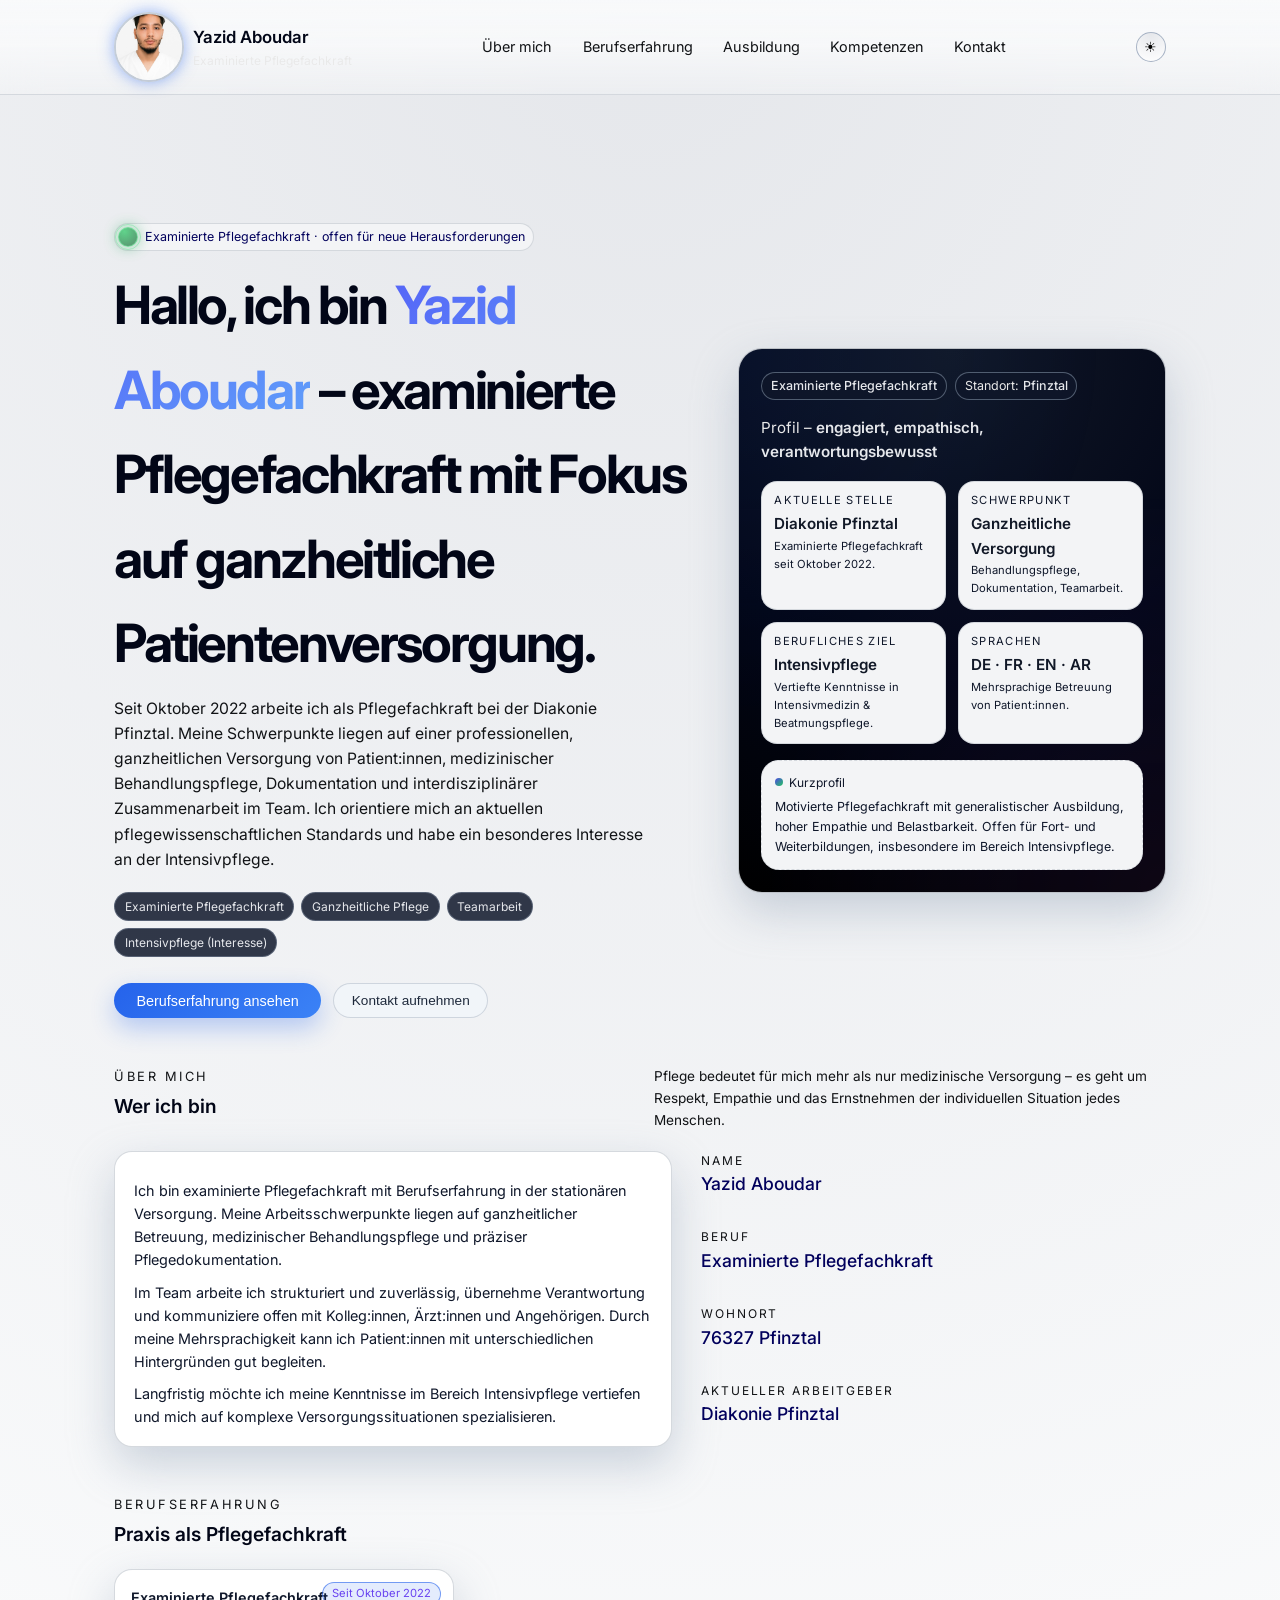
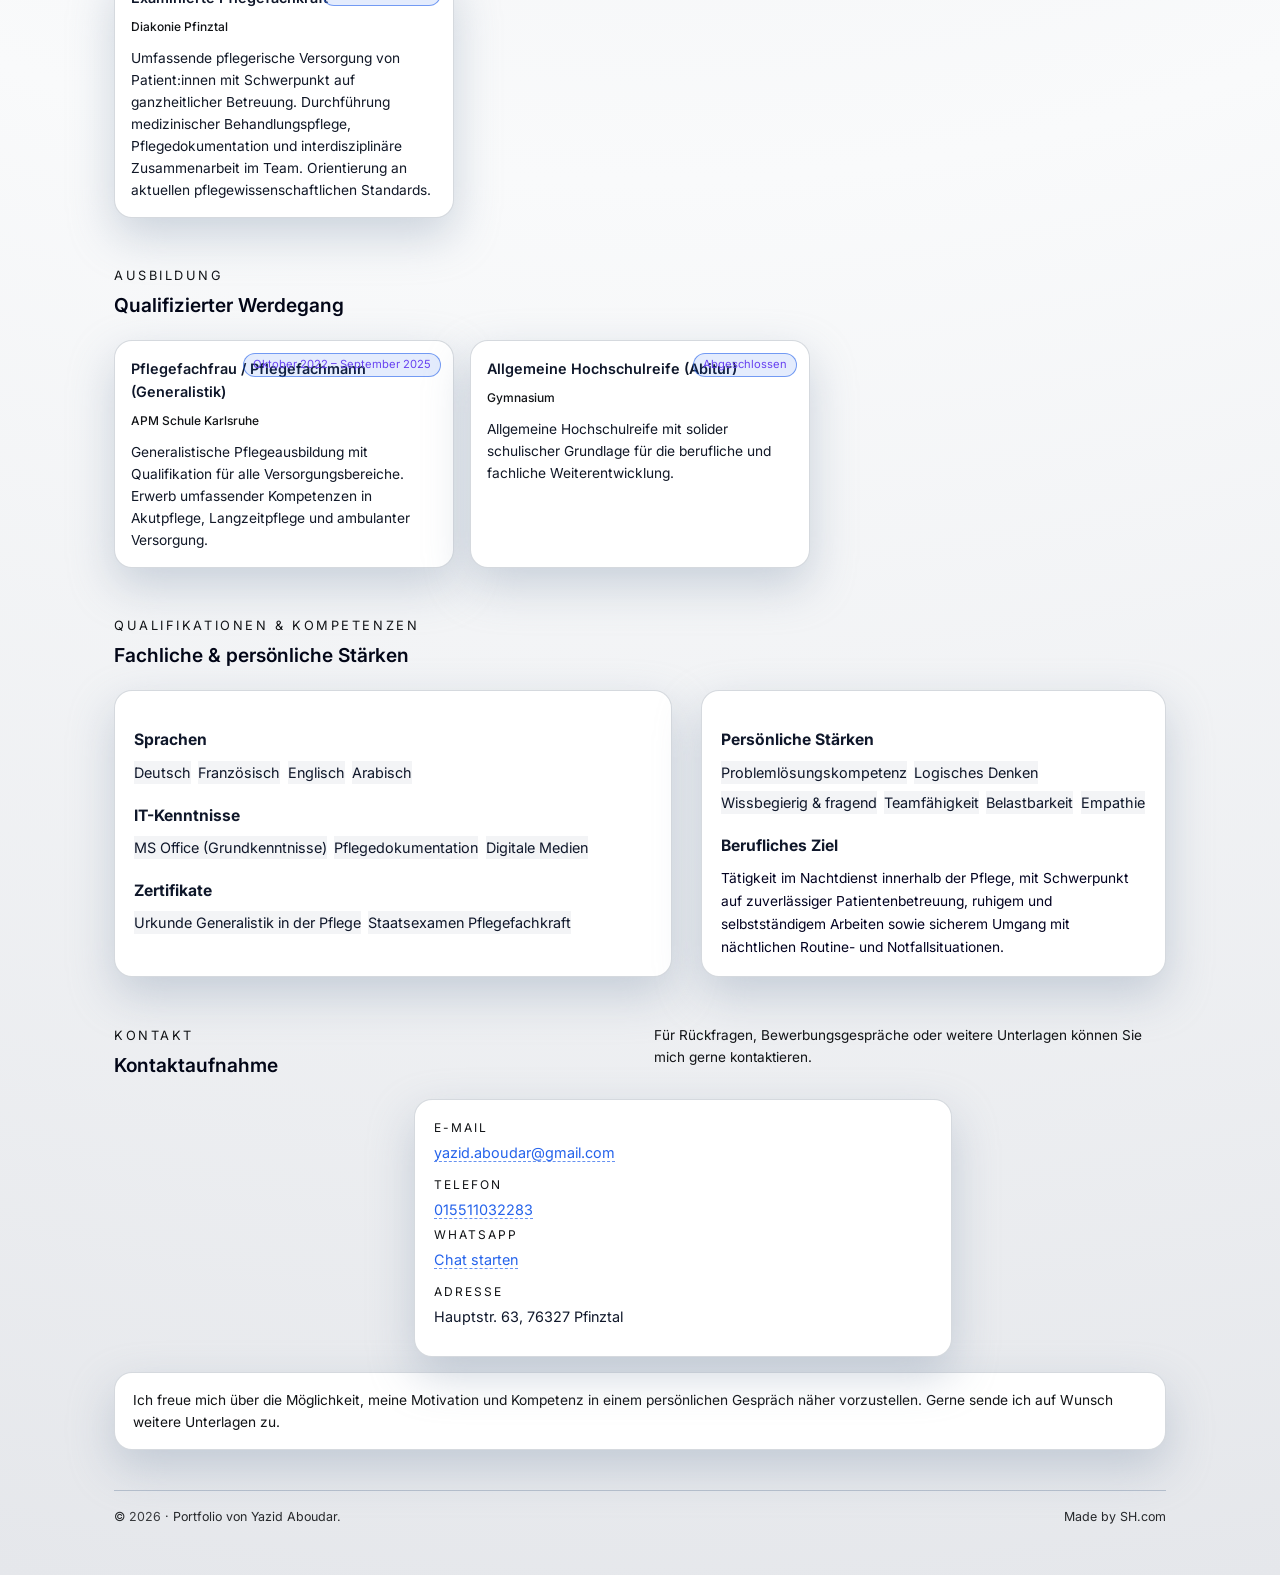
==== index.html @ e3d69a33 "change4" ====
<!DOCTYPE html>
<html lang="de">
<head>
  <meta charset="UTF-8" />
  <title>Yazid Aboudar | Examinierte Pflegefachkraft</title>
  <meta name="viewport" content="width=device-width, initial-scale=1" />

  <!-- Fonts -->
  <link rel="preconnect" href="https://fonts.googleapis.com">
  <link rel="preconnect" href="https://fonts.gstatic.com" crossorigin>
  <link
    href="https://fonts.googleapis.com/css2?family=Inter:wght@300;400;500;600;700&display=swap"
    rel="stylesheet"
  >

  <!-- Styles: استعمل هنا الاسم اللي عندك فالبروجي (style.css أو man.css) -->
  <link rel="stylesheet" href="style.css" />
  <!-- OG Preview لصورة واتساب مثلاً -->
  <meta property="og:title" content="Yazid Aboudar | Examinierte Pflegefachkraft" />
  <meta property="og:description" content="Examinierte Pflegefachkraft mit Erfahrung in ganzheitlicher Patientenversorgung & Interesse an Intensivpflege." />

  <meta property="og:url" content="https://steinyazid.github.io/My_CV/" />
  <meta property="og:type" content="website" />
  <meta name="twitter:card" content="summary_large_image">
  <link rel="icon" type="image/png" href="logo.png" />
</head>

<body>
  <!-- HEADER / NAV -->
  <header>
    <nav class="nav">
      <div class="logo">
        <!-- بدل src بصورة Yazid -->
        <img src="./img/profile.jpg" class="logo-img " alt="Yazid Aboudar" id="image_pro" >
        <div>
          <div class="logo-text-main">Yazid Aboudar</div>
          <div class="logo-text-sub">Examinierte Pflegefachkraft</div>
        </div>
      </div>

      <div class="nav-links">
        <a href="#about">Über mich</a>
        <a href="#experience">Berufserfahrung</a>
        <a href="#education">Ausbildung</a>
        <a href="#skills">Kompetenzen</a>
        <a href="#contact">Kontakt</a>
      </div>

      <button class="theme-toggle" id="themeToggle" aria-label="Theme umschalten" style="color: black;">
        ☾
      </button>
    </nav>
  </header>

  <main class="page">
    <!-- HERO -->
    <section class="hero" id="top">
      <div>
        <div class="hero-intro-pill">
          <span class="hero-intro-dot" style="background: radial-gradient(circle at 30% 20%, #22c55e, #166534); box-shadow: 0 0 15px rgba(22, 163, 74, 0.8); border: 1px solid rgba(74, 222, 128, 0.8); opacity: 0.7;"></span>
          <p style="margin: 0;color: #02005c; ">Examinierte Pflegefachkraft · offen für neue Herausforderungen
        </div>

        <h1 class="hero-title">
          Hallo, ich bin <span>Yazid Aboudar</span> –
          examinierte Pflegefachkraft mit Fokus auf ganzheitliche Patientenversorgung.
        </h1>

        <p class="hero-subtitle">
          Seit Oktober 2022 arbeite ich als Pflegefachkraft bei der Diakonie Pfinztal.
          Meine Schwerpunkte liegen auf einer professionellen, ganzheitlichen Versorgung
          von Patient:innen, medizinischer Behandlungspflege, Dokumentation und
          interdisziplinärer Zusammenarbeit im Team. Ich orientiere mich an aktuellen
          pflegewissenschaftlichen Standards und habe ein besonderes Interesse an der
          Intensivpflege.
        </p>

        <div class="hero-tags">
          <span class="hero-tag">Examinierte Pflegefachkraft</span>
          <span class="hero-tag">Ganzheitliche Pflege</span>
          <span class="hero-tag">Teamarbeit</span>
          <span class="hero-tag">Intensivpflege (Interesse)</span>
        </div>

        <div class="hero-actions">
          <button class="btn-primary" data-scroll="#experience">
            Berufserfahrung ansehen
          </button>
          <button class="btn-ghost" data-scroll="#contact">
            Kontakt aufnehmen
          </button>
        </div>
      </div>

      <!-- rechte Karte -->
      <aside class="hero-card">
        <div class="hero-card-orbit"></div>
        <div class="hero-card-inner">
          <div class="badge-row">
            <div class="badge-soft">
              <strong>Examinierte Pflegefachkraft</strong>
            </div>
            <div class="badge-soft">
              Standort: <strong>Pfinztal</strong>
            </div>
          </div>

          <div class="hero-card-title">
            Profil – <span>engagiert, empathisch, verantwortungsbewusst</span>
          </div>

          <div class="hero-stat-grid">
            <div class="hero-stat">
              <div class="hero-stat-label">Aktuelle Stelle</div>
              <div class="hero-stat-value">Diakonie Pfinztal</div>
              <div class="hero-stat-sub">
                Examinierte Pflegefachkraft seit Oktober 2022.
              </div>
            </div>

            <div class="hero-stat">
              <div class="hero-stat-label">Schwerpunkt</div>
              <div class="hero-stat-value">Ganzheitliche Versorgung</div>
              <div class="hero-stat-sub">
                Behandlungspflege, Dokumentation, Teamarbeit.
              </div>
            </div>

            <div class="hero-stat">
              <div class="hero-stat-label">Berufliches Ziel</div>
              <div class="hero-stat-value">Intensivpflege</div>
              <div class="hero-stat-sub">
                Vertiefte Kenntnisse in Intensivmedizin & Beatmungspflege.
              </div>
            </div>

            <div class="hero-stat">
              <div class="hero-stat-label">Sprachen</div>
              <div class="hero-stat-value">DE · FR · EN · AR</div>
              <div class="hero-stat-sub">
                Mehrsprachige Betreuung von Patient:innen.
              </div>
            </div>
          </div>

          <div class="hero-timeline">
            <div class="hero-timeline-title">
              <span class="hero-timeline-dot"></span>
              Kurzprofil
            </div>
            <p>
              Motivierte Pflegefachkraft mit generalistischer Ausbildung,
              hoher Empathie und Belastbarkeit. Offen für Fort- und
              Weiterbildungen, insbesondere im Bereich Intensivpflege.
            </p>
          </div>
        </div>
      </aside>
    </section>

    <!-- ABOUT -->
    <section id="about">
      <div class="section-header">
        <div>
          <div class="section-kicker">Über mich</div>
          <h2 class="section-title">Wer ich bin</h2>
        </div>
        <p class="section-subtitle">
          Pflege bedeutet für mich mehr als nur medizinische Versorgung – es geht um
          Respekt, Empathie und das Ernstnehmen der individuellen Situation jedes Menschen.
        </p>
      </div>

      <div class="about-grid">
        <div class="about-card">
          <p>
            Ich bin examinierte Pflegefachkraft mit Berufserfahrung in der stationären
            Versorgung. Meine Arbeitsschwerpunkte liegen auf ganzheitlicher Betreuung,
            medizinischer Behandlungspflege und präziser Pflegedokumentation.
          </p>
          <p>
            Im Team arbeite ich strukturiert und zuverlässig, übernehme Verantwortung
            und kommuniziere offen mit Kolleg:innen, Ärzt:innen und Angehörigen.
            Durch meine Mehrsprachigkeit kann ich Patient:innen mit unterschiedlichen
            Hintergründen gut begleiten.
          </p>
          <p>
            Langfristig möchte ich meine Kenntnisse im Bereich Intensivpflege vertiefen
            und mich auf komplexe Versorgungssituationen spezialisieren.
          </p>
        </div>

        <div class="about-meta">
          <div>
            <div class="meta-item-label">Name</div>
            <div class="meta-item-value"><strong style="color: #02005c;font-size: 1.1rem;">Yazid Aboudar</strong></div>
          </div>
          <div>
            <div class="meta-item-label">Beruf</div>
            <div class="meta-item-value"><strong style="color: #02005c;font-size: 1.1rem;">Examinierte Pflegefachkraft</strong></div>
          </div>
          <div>
            <div class="meta-item-label">Wohnort</div>
            <div class="meta-item-value"><strong style="color: #02005c;font-size: 1.1rem;"> 76327 Pfinztal</strong></div>
          </div>
          <div>
            <div class="meta-item-label">Aktueller Arbeitgeber</div>
            <div class="meta-item-value"><strong style="color: #02005c;font-size: 1.1rem;">Diakonie Pfinztal</strong></div>
          </div>
        </div>
      </div>
    </section>

    <!-- EXPERIENCE -->
    <section id="experience">
      <div class="section-header">
        <div>
          <div class="section-kicker">Berufserfahrung</div>
          <h2 class="section-title">Praxis als Pflegefachkraft</h2>
        </div>
      </div>

      <div class="projects-grid">
        <article class="project-card">
          <span class="project-chip">Seit Oktober 2022</span>
          <h3 class="project-title">Examinierte Pflegefachkraft</h3>
          <div class="project-role">Diakonie Pfinztal</div>
          <p class="project-desc">
            Umfassende pflegerische Versorgung von Patient:innen mit Schwerpunkt auf
            ganzheitlicher Betreuung. Durchführung medizinischer Behandlungspflege,
            Pflegedokumentation und interdisziplinäre Zusammenarbeit im Team.
            Orientierung an aktuellen pflegewissenschaftlichen Standards.
          </p>
        </article>
      </div>
    </section>

    <!-- EDUCATION -->
    <section id="education">
      <div class="section-header">
        <div>
          <div class="section-kicker">Ausbildung</div>
          <h2 class="section-title">Qualifizierter Werdegang</h2>
        </div>
      </div>

      <div class="projects-grid">
        <article class="project-card">
          <span class="project-chip">Oktober 2022 – September 2025</span>
          <h3 class="project-title">Pflegefachfrau / Pflegefachmann (Generalistik)</h3>
          <div class="project-role">APM Schule Karlsruhe</div>
          <p class="project-desc">
            Generalistische Pflegeausbildung mit Qualifikation für alle Versorgungsbereiche.
            Erwerb umfassender Kompetenzen in Akutpflege, Langzeitpflege und ambulanter Versorgung.
          </p>
        </article>

        <article class="project-card">
          <span class="project-chip">Abgeschlossen</span>
          <h3 class="project-title">Allgemeine Hochschulreife (Abitur)</h3>
          <div class="project-role">Gymnasium</div>
          <p class="project-desc">
            Allgemeine Hochschulreife mit solider schulischer Grundlage für die
            berufliche und fachliche Weiterentwicklung.
          </p>
        </article>
      </div>
    </section>

    <!-- SKILLS -->
    <section id="skills">
      <div class="section-header">
        <div>
          <div class="section-kicker">Qualifikationen & Kompetenzen</div>
          <h2 class="section-title">Fachliche & persönliche Stärken</h2>
        </div>
      </div>

      <div class="about-grid">
        <div class="about-card">
          <h3 style="font-size:0.98rem; margin-bottom:0.5rem;">Sprachen</h3>
          <div class="pill-grid" style="margin-bottom:0.8rem;">
            <span class="pill">Deutsch</span>
            <span class="pill">Französisch</span>
            <span class="pill">Englisch</span>
            <span class="pill">Arabisch</span>
          </div>

          <h3 style="font-size:0.98rem; margin-bottom:0.5rem;">IT-Kenntnisse</h3>
          <div class="pill-grid" style="margin-bottom:0.8rem;">
            <span class="pill">MS Office (Grundkenntnisse)</span>
            <span class="pill">Pflegedokumentation</span>
            <span class="pill">Digitale Medien</span>
          </div>

          <h3 style="font-size:0.98rem; margin-bottom:0.5rem;">Zertifikate</h3>
          <div class="pill-grid">
            <span class="pill">Urkunde Generalistik in der Pflege</span>
            <span class="pill">Staatsexamen Pflegefachkraft</span>
          </div>
        </div>

        <div class="about-card">
          <h3 style="font-size:0.98rem; margin-bottom:0.5rem;">Persönliche Stärken</h3>
          <div class="pill-grid" style="margin-bottom:0.8rem;">
            <span class="pill">Problemlösungskompetenz</span>
            <span class="pill">Logisches Denken</span>
            <span class="pill">Wissbegierig & fragend</span>
            <span class="pill">Teamfähigkeit</span>
            <span class="pill">Belastbarkeit</span>
            <span class="pill">Empathie</span>
          </div>

          <h3 style="font-size:0.98rem; margin-bottom:0.5rem;">Berufliches Ziel</h3>
          <span style="font-size:0.86rem; color:rgb(2, 2, 32);">
Tätigkeit im Nachtdienst innerhalb der Pflege, mit Schwerpunkt auf zuverlässiger Patientenbetreuung, ruhigem und selbstständigem Arbeiten sowie sicherem Umgang mit nächtlichen Routine- und Notfallsituationen.
          </span>
        </div>
      </div>
    </section>

    <!-- CONTACT -->
    <section id="contact" class="contact">
      <div class="section-header">
        <div>
          <div class="section-kicker">Kontakt</div>
          <h2 class="section-title">Kontaktaufnahme</h2>
        </div>
        <p class="section-subtitle">
          Für Rückfragen, Bewerbungsgespräche oder weitere Unterlagen können Sie mich gerne kontaktieren.
        </p>
      </div>

      <div class="two-col">
        <div class="about-card">
          <div class="contact-row">
            <div class="contact-label">E-Mail</div>
            <div class="contact-value">
              <a href="mailto:yazid.aboudar@gmail.com">yazid.aboudar@gmail.com</a>
            </div>
          </div>
          
          <div class="contact-row">
            <div class="contact-label">Telefon</div>
            <div class="contact-value">
              <a href="tel:+4915511032283">015511032283</a>
            </div>
             <div class="contact-label">WhatsApp</div>
            <div class="contact-value">
              <a href="https://wa.me/4915236145215" target="_blank" rel="noopener noreferrer">Chat starten</a>
            </div>
          </div>

          <div class="contact-row">
            <div class="contact-label">Adresse</div>
            <div class="contact-value">
              Hauptstr. 63, 76327 Pfinztal
            </div>
          </div>
        </div>
      </div>
      <div class="contact-card">
          <p style="font-size:0.86rem;">
            Ich freue mich über die Möglichkeit, meine Motivation und Kompetenz
            in einem persönlichen Gespräch näher vorzustellen. Gerne sende ich auf
            Wunsch weitere Unterlagen zu.
          </p>
        </div>
    </section>

    <footer>
      <span>© <span id="year"></span> · Portfolio von Yazid Aboudar.</span>
      <span>Made by SH.com</span>
    </footer>
  </main>

 <button id="toTopBtn" aria-label="Nach oben scrollen" class="to-top-btn">↑</button>
 
 <div id="imageOverlay">
  <img id="overlayImage" src="/img/profile1.jpg" alt="Yazid Aboudar" >
</div>

  <script src="script.js"></script>
</body>
</html>
---- style.css ----
:root {
  /* Background */
  --bg: #2e75e0;
  --bg-alt: #9ab2f5;

  /* Professional Blue Primary */
  --accent: #2563EB;
  --accent-soft: rgba(37, 99, 235, 0.12);

  /* Text */
  --text: #bfcbdf;        /* dark slate */
  --muted: #e9e9e9;       /* soft slate */

  /* Borders & Shadows */
  --border: rgba(0, 0, 0, 0.08);
  --card-radius: 18px;
  --shadow-soft: 0 18px 40px rgba(0, 0, 0, 0.05);
  --shadow-subtle: 0 10px 20px rgba(0, 0, 0, 0.08);

  --transition-fast: 180ms ease-out;
}

* {
  box-sizing: border-box;
  margin: 0;
  padding: 0;
}

body {
  font-family: "Inter", system-ui, -apple-system, BlinkMacSystemFont,
    "Segoe UI", sans-serif;
  background: radial-gradient(circle at top, #1e2d4d 0, #061247 55%, #000 100%);
  color: var(--text);
  min-height: 100vh;
  line-height: 1.6;
  scroll-behavior: smooth;
}

a {
  color: inherit;
  text-decoration: none;
}

img {
  max-width: 100%;
  display: block;
}

/* Layout */
.page {
  max-width: 1100px;
  margin: 0 auto;
  padding: 1.5rem 1.5rem 3rem;
}

@media (min-width: 900px) {
  .page {
    padding-top: 2.5rem;
  }
}

/* Header / Nav */
header {
  position: sticky;
  top: 0;
  z-index: 50;
  backdrop-filter: blur(18px);
  background: rgba(0, 32, 136, 0.26);
  border-bottom: 1px solid rgba(15, 23, 42, 0.08);
}

.nav {
  max-width: 1100px;
  margin: 0 auto;
  padding: 0.75rem 1.5rem;
  display: flex;
  align-items: center;
  justify-content: space-between;
  gap: 1rem;
}

.logo {
  display: flex;
  align-items: center;
  gap: 0.55rem;
}

.logo img {
  width: 70px;
  height: 70px;
  border-radius: 50%;
  object-fit: cover;
  box-shadow: 0 0 15px rgba(37, 99, 235, 0.5);
  border: 2px solid rgba(148, 163, 184, 0.5);
}

.logo-text-main {
  font-weight: 600;
  font-size: 1.05rem;
}

.logo-text-sub {
  font-size: 0.75rem;
  color: var(--muted);
}

.nav-links {
  display: flex;
  align-items: center;
  gap: 1rem;
  font-size: 0.9rem;
}

.nav-links a {
  padding: 0.3rem 0.45rem;
  border-radius: 999px;
  color: var(--muted);
  transition: color var(--transition-fast),
    background-color var(--transition-fast),
    transform 120ms ease-out;
}

.nav-links a:hover {
  color: var(--accent);
  background-color: var(--accent-soft);
  transform: translateY(-1px);
}

.nav-cta {
  border-radius: 999px;
  padding: 0.35rem 0.9rem;
  background: linear-gradient(135deg, #2563EB, #4F46E5);
  color: white !important;
  box-shadow: 0 10px 30px rgba(37, 99, 235, 0.4);
  font-size: 0.85rem;
  font-weight: 500;
}

.nav-cta:hover {
  background: linear-gradient(135deg, #3B82F6, #60A5FA);
}

.theme-toggle {
  border-radius: 999px;
  border: 1px solid rgba(148, 163, 184, 0.7);
  width: 30px;
  height: 30px;
  display: flex;
  align-items: center;
  justify-content: center;
  font-size: 0.9rem;
  cursor: pointer;
  background: radial-gradient(circle at top, #E5E7EB, #FFFFFF);
  color: var(--muted);
  transition: transform 120ms ease-out, box-shadow 120ms ease-out,
    border-color 120ms ease-out, color 120ms ease-out;
}

.theme-toggle:hover {
  transform: translateY(-1px);
  box-shadow: var(--shadow-subtle);
  color: #0F172A;
  border-color: rgba(37, 99, 235, 0.7);
}

@media (max-width: 680px) {
  .nav-links {
    display: none;
  }
}

/* Hero */
.hero {
  display: grid;
  grid-template-columns: minmax(0, 3fr) minmax(0, 2.2fr);
  gap: 2.5rem;
  padding-top: 2.5rem;
  align-items: center;
}

@media (max-width: 900px) {
  .hero {
    grid-template-columns: minmax(0, 1fr);
  }
}

.hero-intro-pill {
  display: inline-flex;
  align-items: center;
  gap: 0.45rem;
  padding: 0.2rem 0.45rem 0.2rem 0.2rem;
  border-radius: 999px;
  background-color: rgba(15, 23, 42, 0.85);
  border: 1px solid rgba(148, 163, 184, 0.4);
  font-size: 0.78rem;
  color: var(--muted);
  margin-bottom: 0.75rem;
}

.hero-intro-dot {
  width: 20px;
  height: 20px;
  border-radius: 999px;
  background: radial-gradient(circle at 30% 20%, #22c55e, #166534);
  position: relative;
  box-shadow: 0 0 15px rgba(22, 163, 74, 0.8);
}

.hero-intro-dot::after {
  content: "";
  position: absolute;
  inset: -4px;
  border-radius: inherit;
  border: 1px solid rgba(74, 222, 128, 0.8);
  opacity: 0.7;
}

.hero-title {
  font-size: clamp(2.2rem, 3.1vw + 1.5rem, 3.3rem);
  letter-spacing: -0.045em;
  margin-bottom: 0.65rem;
}

.hero-title span {
  background: linear-gradient(135deg, #5565f7, #609efa);
  -webkit-background-clip: text;
  background-clip: text;
  color: transparent;
}

.hero-subtitle {
  font-size: 0.98rem;
  color: var(--muted);
  max-width: 34rem;
  margin-bottom: 1.25rem;
}

.hero-tags {
  display: flex;
  flex-wrap: wrap;
  gap: 0.45rem;
  margin-bottom: 1.6rem;
}

.hero-tag {
  padding: 0.25rem 0.6rem;
  font-size: 0.75rem;
  border-radius: 999px;
  background-color: rgba(15, 23, 42, 0.85);
  border: 1px solid rgba(148, 163, 184, 0.4);
  color: #e5e7eb;
}

.hero-actions {
  display: flex;
  flex-wrap: wrap;
  gap: 0.75rem;
  align-items: center;
}

.btn-primary {
  border-radius: 999px;
  padding: 0.6rem 1.4rem;
  background: linear-gradient(135deg, #2563EB, #3B82F6);
  color: white;
  font-size: 0.9rem;
  font-weight: 500;
  border: none;
  cursor: pointer;
  display: inline-flex;
  align-items: center;
  gap: 0.45rem;
  box-shadow: 0 10px 25px rgba(37, 99, 235, 0.3);
  transition: transform 120ms ease-out, box-shadow 120ms ease-out,
    background 150ms ease-out;
}

.btn-primary:hover {
  transform: translateY(-2px);
  box-shadow: 0 14px 35px rgba(37, 99, 235, 0.45);
  background: linear-gradient(135deg, #3B82F6, #60A5FA);
}

.btn-ghost {
  border-radius: 999px;
  padding: 0.55rem 1.1rem;
  background-color: #F1F5F9;
  border: 1px solid rgba(100, 116, 139, 0.25);
  color: #1E293B;
  font-size: 0.85rem;
  cursor: pointer;
  display: inline-flex;
  align-items: center;
  gap: 0.45rem;
  transition: transform 120ms ease-out, box-shadow 120ms ease-out,
    border-color 120ms ease-out, color 120ms ease-out,
    background-color 120ms ease-out;
}

.btn-ghost:hover {
  transform: translateY(-1px);
  box-shadow: var(--shadow-subtle);
  border-color: rgba(37, 99, 235, 0.5);
  color: #0F172A;
  background-color: #E2E8F0;
}

.hero-secondary-text {
  font-size: 0.8rem;
  color: var(--muted);
}

.hero-secondary-text span {
  color: #0F172A;
  font-weight: 500;
}

/* Hero right (card) */
.hero-card {
  border-radius: 24px;
  background: radial-gradient(circle at top, #111827 0, #020617 55%, #000 100%);
  border: 1px solid rgba(55, 65, 81, 0.9);
  padding: 1.4rem;
  box-shadow: var(--shadow-soft);
  position: relative;
  overflow: hidden;
}

.hero-card-orbit {
  position: absolute;
  inset: 0;
  opacity: 0.25;
  pointer-events: none;
  background:
    radial-gradient(circle at 0% 0%, rgba(59, 130, 246, 0.35), transparent 55%),
    radial-gradient(circle at 100% 100%, rgba(168, 85, 247, 0.4), transparent 60%);
}

.hero-card-inner {
  position: relative;
  z-index: 1;
}

.badge-row {
  display: flex;
  gap: 0.5rem;
  margin-bottom: 1rem;
  flex-wrap: wrap;
  font-size: 0.78rem;
}

.badge-soft {
  padding: 0.2rem 0.55rem;
  border-radius: 999px;
  border: 1px solid rgba(148, 163, 184, 0.5);
  background-color: rgba(15, 23, 42, 0.9);
  color: var(--muted);
}

.badge-soft strong {
  color: #e5e7eb;
  font-weight: 500;
}

.hero-card-title {
  font-size: 0.95rem;
  color: var(--muted);
  margin-bottom: 0.6rem;
}

.hero-card-title span {
  color: #e5e7eb;
  font-weight: 600;
}

.hero-stat-grid {
  display: grid;
  grid-template-columns: repeat(2, minmax(0, 1fr));
  gap: 0.75rem;
  margin-top: 1rem;
}

.hero-stat {
  border-radius: 16px;
  padding: 0.65rem 0.75rem;
  background-color: rgba(15, 23, 42, 0.95);
  border: 1px solid rgba(55, 65, 81, 0.8);
  font-size: 0.78rem;
}

.hero-stat-label {
  font-size: 0.7rem;
  text-transform: uppercase;
  letter-spacing: 0.12em;
  color: var(--muted);
  margin-bottom: 0.15rem;
}

.hero-stat-value {
  font-size: 0.95rem;
  font-weight: 600;
  color: #E5E7EB;
}

.hero-stat-sub {
  font-size: 0.7rem;
  color: var(--muted);
  margin-top: 0.1rem;
}

.hero-timeline {
  margin-top: 1rem;
  border-radius: 18px;
  padding: 0.7rem 0.8rem;
  background-color: rgba(15, 23, 42, 0.92);
  border: 1px dashed rgba(75, 85, 99, 0.8);
  font-size: 0.78rem;
  color: var(--muted);
}

.hero-timeline-title {
  font-size: 0.75rem;
  color: #e5e7eb;
  margin-bottom: 0.35rem;
  display: flex;
  align-items: center;
  gap: 0.35rem;
}

.hero-timeline-dot {
  width: 8px;
  height: 8px;
  border-radius: 999px;
  background: linear-gradient(135deg, #4f46e5, #22c55e);
}

/* Sections */
section {
  margin-top: 3rem;
}

.section-header {
  display: flex;
  align-items: baseline;
  justify-content: space-between;
  gap: 1rem;
  margin-bottom: 1.2rem;
}

.section-title {
  font-size: 1.2rem;
  font-weight: 600;
}

.section-kicker {
  font-size: 0.8rem;
  text-transform: uppercase;
  letter-spacing: 0.2em;
  color: var(--muted);
  margin-bottom: 0.2rem;
}

.section-subtitle {
  font-size: 0.85rem;
  color: var(--muted);
  max-width: 32rem;
}

/* About */
.about-grid {
  display: grid;
  grid-template-columns: minmax(0, 1.2fr) minmax(0, 1fr);
  gap: 1.8rem;
}

@media (max-width: 800px) {
  .about-grid {
    grid-template-columns: minmax(0, 1fr);
  }
}
.meta-item-value strong {
  color: #dddddd;
  font-weight: 500;

}

.about-card {
  border-radius: var(--card-radius);
  background-color: var(--bg-alt);
  border: 1px solid var(--border);
  padding: 1.1rem 1.2rem;
  font-size: 0.9rem;
  color: #0F172A;
  box-shadow: var(--shadow-subtle);
}

.about-card p {
  margin-top: 0.6rem;
  color: #041025;
}
.about-card h3 {
  margin-top: 1.2rem;
  margin-bottom: 0.6rem;
  color: #041025;
}

.about-meta {
  display: grid;
  grid-template-columns: minmax(0, 1fr);
  gap: 0.7rem;
  font-size: 0.84rem;
  color: var(--muted);
}

.meta-item-label {
  font-size: 0.75rem;
  text-transform: uppercase;
  letter-spacing: 0.16em;
  color: var(--muted);
}

.meta-item-value {
  color: #0F172A;
  font-weight: 500;
}

/* Skills */
.pill-grid {
  display: flex;
  flex-wrap: wrap;
  gap: 0.45rem;
}

.pill span{
  padding: 0.28rem 0.65rem;
  border-radius: 999px;
  border: 1px solid rgba(148, 163, 184, 0.35);
  background: rgb(0, 35, 70);
  font-size: 0.78rem;
  color: #0F172A;
}

.pill strong {
  color: #0F172A;
  font-weight: 500;
}

/* Projects */
.projects-grid {
  display: grid;
  grid-template-columns: repeat(3, minmax(0, 1fr));
  gap: 1rem;
}

@media (max-width: 950px) {
  .projects-grid {
    grid-template-columns: repeat(2, minmax(0, 1fr));
  }
}

@media (max-width: 680px) {
  .projects-grid {
    grid-template-columns: minmax(0, 1fr);
  }
}

.project-card {
  border-radius: var(--card-radius);
  background-color: var(--bg-alt);
  border: 1px solid var(--border);
  padding: 1rem;
  box-shadow: var(--shadow-subtle);
  font-size: 0.86rem;
  display: flex;
  flex-direction: column;
  gap: 0.45rem;
  position: relative;
  overflow: hidden;
}

.project-chip {
  position: absolute;
  top: 0.75rem;
  right: 0.75rem;
  padding: 0.15rem 0.55rem;
  border-radius: 999px;
  font-size: 0.7rem;
  background-color: var(--accent-soft);
  border: 1px solid rgba(37, 99, 235, 0.6);
  color: #011038;
}

.project-title {
  font-size: 0.9rem;
  font-weight: 600;
  margin-bottom: 0.1rem;
  color: #0F172A;
}

.project-role {
  font-size: 0.75rem;
  font-weight: 500;
  color:#000;
}

.project-desc {
  color: #0F172A;
  margin-top: 0.2rem;
}

.project-tech {
  display: flex;
  flex-wrap: wrap;
  gap: 0.25rem;
  font-size: 0.73rem;
  margin-top: 0.4rem;
}

.project-tech span {
  padding: 0.12rem 0.5rem;
  border-radius: 999px;
  background-color: #F3F4F6;
  border: 1px solid rgba(148, 163, 184, 0.7);
}

.project-links {
  margin-top: 0.5rem;
  display: flex;
  flex-wrap: wrap;
  gap: 0.5rem;
  font-size: 0.8rem;
}

.project-links a {
  color: #2563EB;
  border-bottom: 1px dashed rgba(37, 99, 235, 0.7);
}

/* Languages & Contact */
.two-col {
  display: grid;
  grid-template-columns: minmax(0, 1.1fr) minmax(0, 1fr);
  gap: 1.6rem;
}

@media (max-width: 800px) {
  .two-col {
    grid-template-columns: minmax(0, 1fr);
  }
}

.lang-list {
  list-style: none;
  font-size: 0.86rem;
  display: grid;
  gap: 0.4rem;
}

.lang-list li {
  display: flex;
  align-items: baseline;
  gap: 0.5rem;
}

.lang-name {
  color: #0F172A;
  font-weight: 500;
  min-width: 80px;
}

.lang-level {
  color: var(--muted);
  font-size: 0.82rem;
}

.contact-card {
  border-radius: var(--card-radius);
  background-color: var(--bg-alt);
  border: 1px solid var(--border);
  padding: 1rem 1.1rem;
  font-size: 0.86rem;
  box-shadow: var(--shadow-subtle);
  color: #0F172A;
}

.contact-row {
  display: flex;
  flex-direction: column;
  gap: 0.25rem;
  margin-bottom: 0.65rem;
}

.contact-label {
  font-size: 0.75rem;
  text-transform: uppercase;
  letter-spacing: 0.16em;
  
}

.contact-value a {
  color: #2563EB;
  border-bottom: 1px dashed rgba(37, 99, 235, 0.7);
}

footer {
  margin-top: 2.5rem;
  padding-top: 1rem;
  border-top: 1px solid rgba(148, 163, 184, 0.6);
  font-size: 0.78rem;
  color: var(--muted);
  display: flex;
  justify-content: space-between;
  flex-wrap: wrap;
  gap: 0.8rem;
}

footer span {
  opacity: 0.9;
}

/* Light theme (تقدر تبقيه كما هو أو تحيدو إذا ماحتاجتيش toggle) */
body.light {
  background: radial-gradient(circle at top, #e5e7eb 0, #f9fafb 55%, #e5e7eb 100%);
  color: #020617;
}

body.light header {
  background: linear-gradient(
    to bottom,
    rgba(249, 250, 251, 0.96),
    rgba(249, 250, 251, 0.85),
    rgba(249, 250, 251, 0.3)
  );
  border-bottom-color: rgba(209, 213, 219, 0.9);
}

body.light .hero-card,
body.light .about-card,
body.light .contact-card,
body.light .project-card {
  background-color: #ffffff;
  border-color: rgba(209, 213, 219, 0.9);
  box-shadow: 0 18px 45px rgba(148, 163, 184, 0.45);
}

body.light .hero-intro-pill,
body.light .pill,
body.light .hero-stat,
body.light .hero-timeline,
body.light .project-tech span {
  background-color: #f3f4f6;
  border-color: rgba(209, 213, 219, 0.9);
}

body.light .hero-subtitle,
body.light .section-subtitle,
body.light .hero-secondary-text,
body.light .section-kicker,
body.light .meta-item-label,
body.light .about-meta,
body.light .project-role,
body.light .project-links a,
body.light .lang-level,
body.light footer,
body.light .nav-links a,
body.light .contact-label,
body.light .contact-card {
  color: #111316;
}

body.light .meta-item-value,
body.light .project-desc,
body.light .lang-name,
body.light .hero-stat-value {
  color: #111827;
}

body.light .theme-toggle {
  background: radial-gradient(circle at top, #e5e7eb, #ffffff);
  border-color: rgba(148, 163, 184, 0.8);
  color: #010202;
}

body.light .hero-card-orbit {
  opacity: 0.3;
  background:
    radial-gradient(circle at 0% 0%, rgba(37, 99, 235, 0.23), transparent 55%),
    radial-gradient(circle at 100% 100%, rgba(168, 85, 247, 0.27), transparent 60%);
}

body.light .hero-stat-label,
body.light .hero-stat-sub,
body.light .hero-timeline-title,
body.light .hero-timeline,
body.light .about-card p,
body.light .about-card h3,
body.light .about-card .pill-grid .pill,
body.light .about-card li {
  color: #0f172a;
}

body.light .about-card .pill-grid .pill strong {
  color: #382e94;
}

body.light .project-chip {
  color: #6843f0;
}

/* To Top Button */
.to-top-btn {
  position: fixed;
  bottom: 25px;
  right: 25px;
  width: 45px;
  height: 45px;
  border-radius: 50%;
  background: linear-gradient(135deg, #2563EB, #3B82F6);
  color: white;
  font-size: 1.5rem;
  font-weight: bold;
  border: none;
  display: flex;
  justify-content: center;
  align-items: center;
  cursor: pointer;
  box-shadow: 0 8px 30px rgba(0,0,0,0.4);
  transition: opacity 0.3s ease, transform 0.3s ease;
  opacity: 0;
  pointer-events: none;
  z-index: 999;
}

.to-top-btn.show {
  opacity: 1;
  pointer-events: auto;
  transform: translateY(0);
}

.to-top-btn:hover {
  transform: translateY(-4px);
  box-shadow: 0 12px 40px rgba(0,0,0,0.6);
}
.two-col {
  display: grid;
  grid-template-columns: minmax(0, 1.1fr) minmax(0, 1fr);
  gap: 1.6rem;
  margin-bottom: 15px;
  position: relative;
  left: 300px;
}
@media (max-width: 800px) {
  .two-col {
    grid-template-columns: minmax(0, 1fr);
    left: 0;
  }
}
/*؛ overlay الكبير */
#imageOverlay {
  position: fixed;
  inset: 0;
  background: rgba(0, 0, 0, 0.55);
  backdrop-filter: blur(10px);
  display: flex;
  justify-content: center;
  align-items: center;
  z-index: 9999;
  opacity: 0;
  pointer-events: none;
  transition: 0.25s ease;
}

/* الصورة اللي كتظهر فالوسط */
#imageOverlay img {
  max-width: 90%;
  max-height: 90%;
  border-radius: 100%;
  box-shadow: 0 20px 50px rgba(0,0,0,0.4);
  transform: scale(0.8);
  transition: 0.25s ease;
}

/* الحالة ديال show (خاص JS) */
#imageOverlay.show {
  opacity: 1;
  pointer-events: auto;
}

#imageOverlay.show img {
  transform: scale(1);
}

/* باش يكون cursor pointer فوق الصورة */
.image_pro {
  cursor: pointer;
}
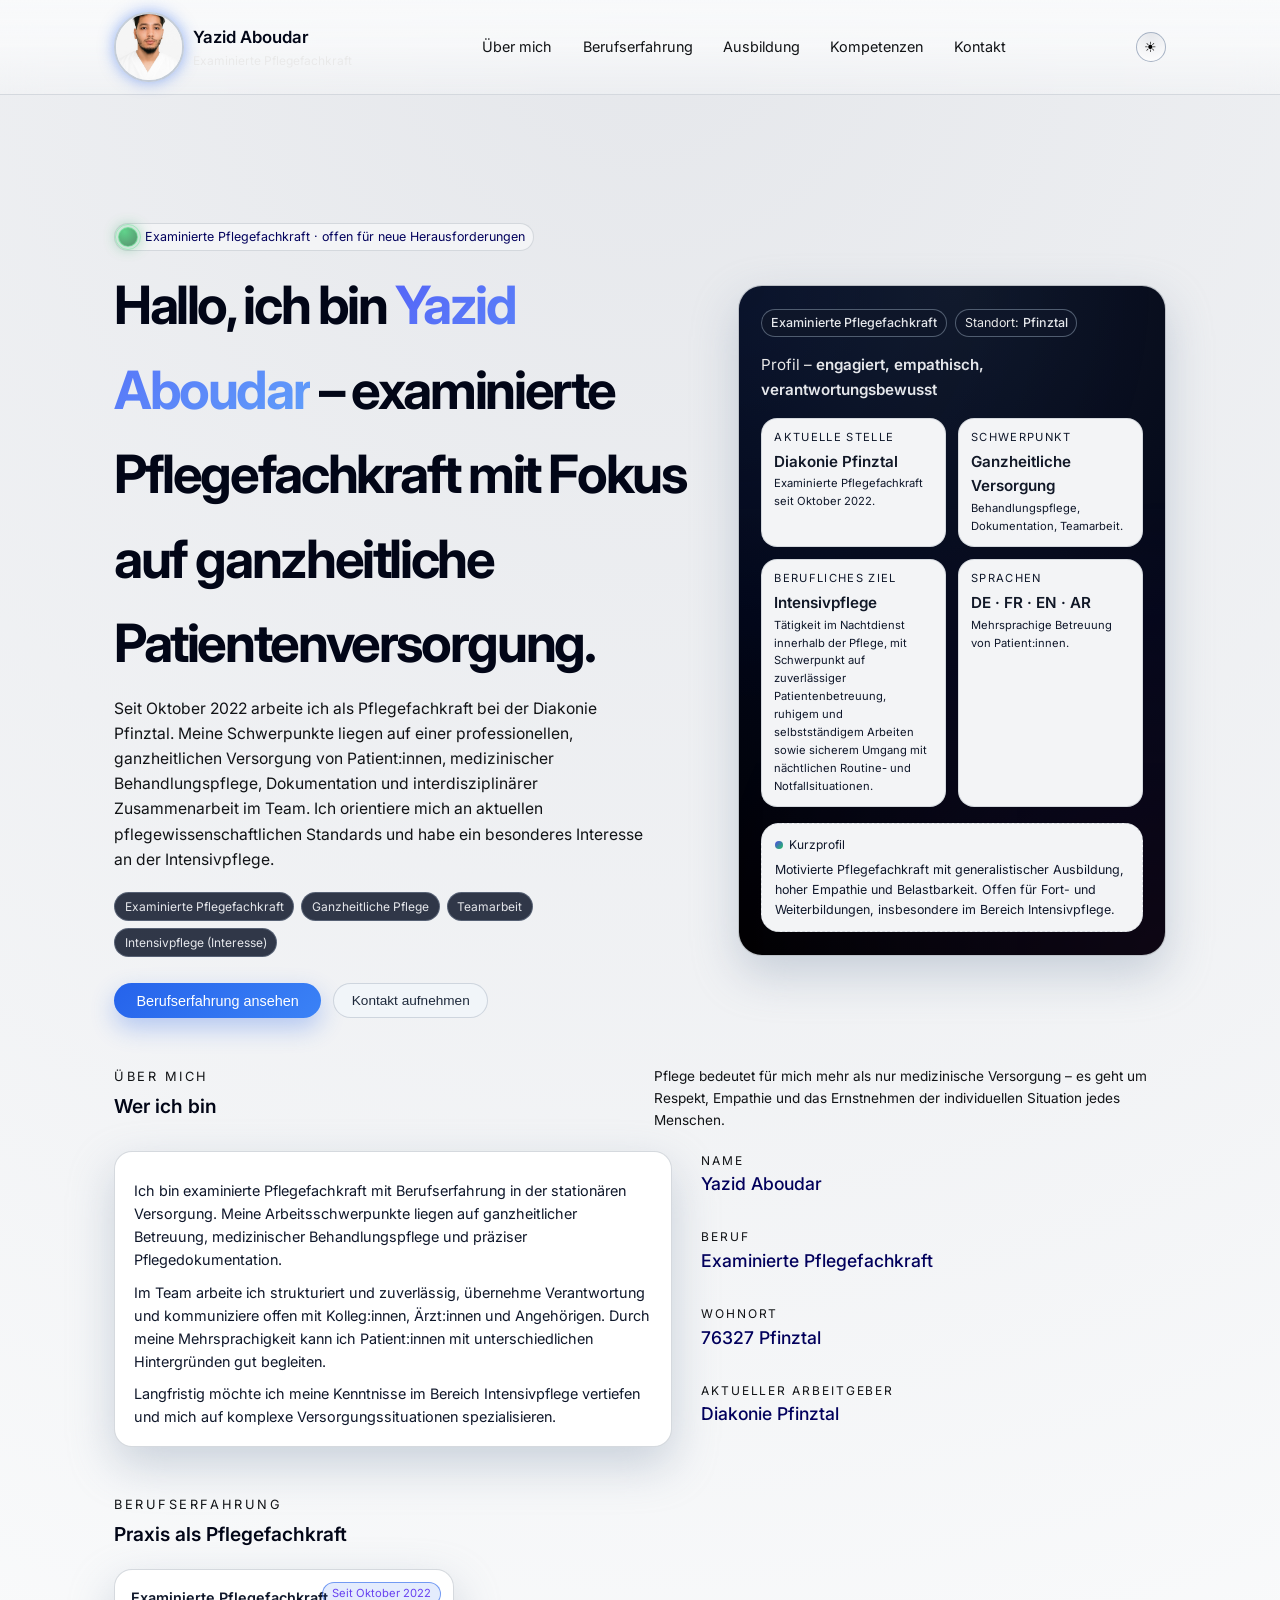
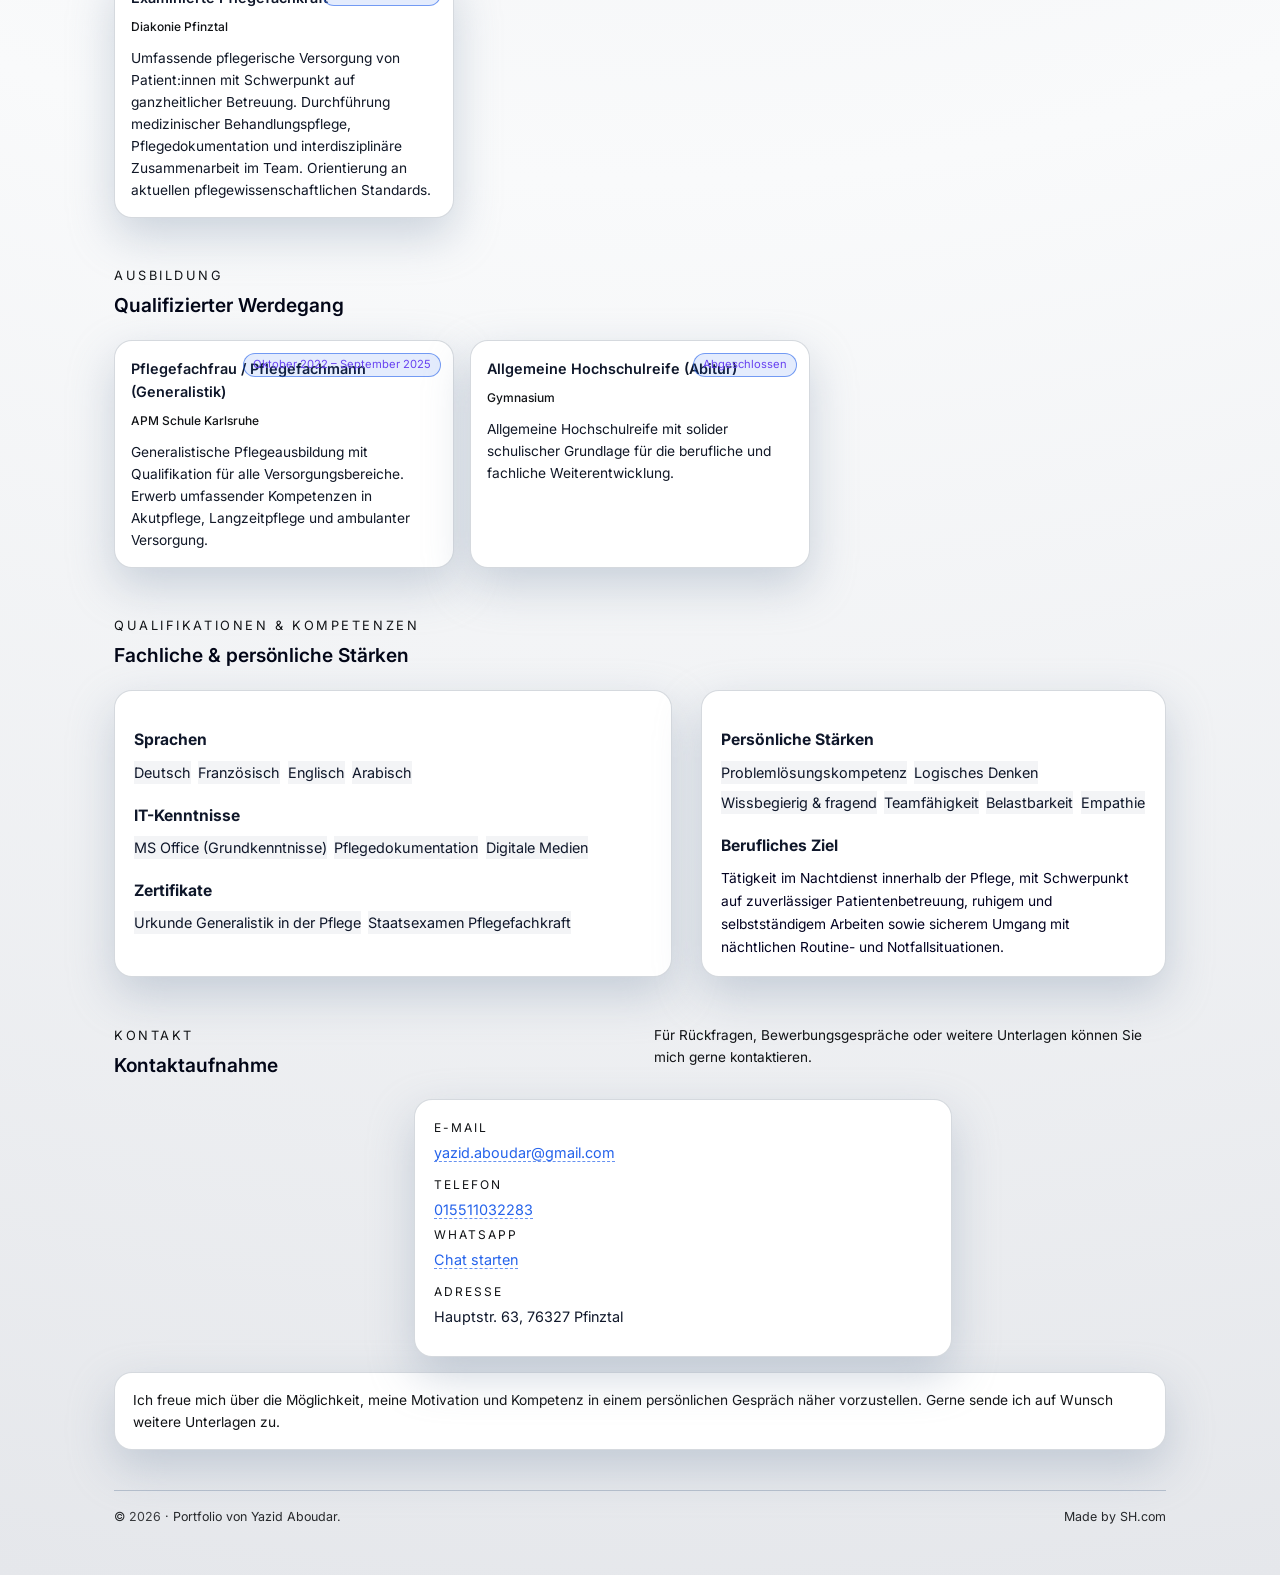
==== commit a4c43df1: "change6" ====
--- a/index.html
+++ b/index.html
@@ -21,7 +21,7 @@
 
   <meta property="og:url" content="https://steinyazid.github.io/My_CV/" />
   <meta property="og:type" content="website" />
-  <meta name="twitter:card" content="summary_large_image">
+  <meta property="og:image" content="https://steinyazid.github.io/My_CV/logo.png" />
   <link rel="icon" type="image/png" href="logo.png" />
 </head>
 
@@ -130,7 +130,7 @@
               <div class="hero-stat-label">Berufliches Ziel</div>
               <div class="hero-stat-value">Intensivpflege</div>
               <div class="hero-stat-sub">
-                Vertiefte Kenntnisse in Intensivmedizin & Beatmungspflege.
+               Tätigkeit im Nachtdienst innerhalb der Pflege, mit Schwerpunkt auf zuverlässiger Patientenbetreuung, ruhigem und selbstständigem Arbeiten sowie sicherem Umgang mit nächtlichen Routine- und Notfallsituationen.
               </div>
             </div>
 
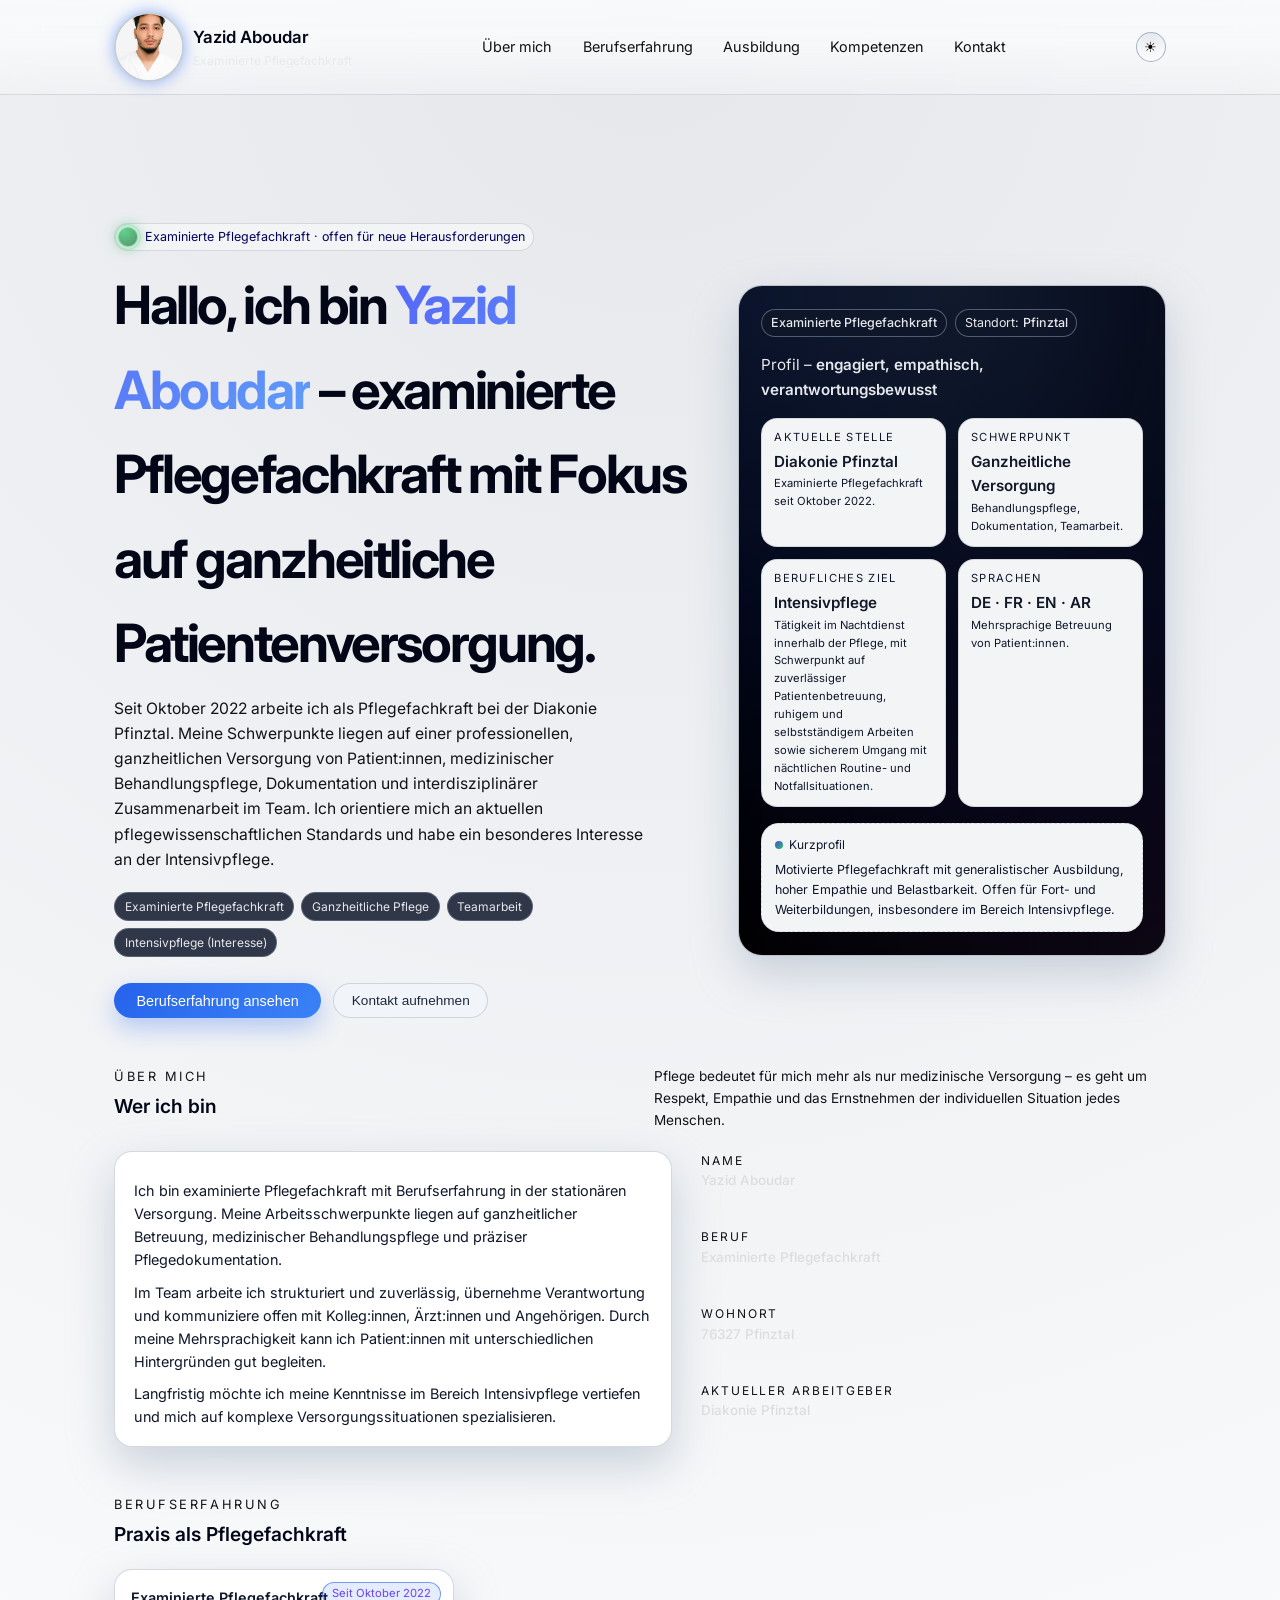
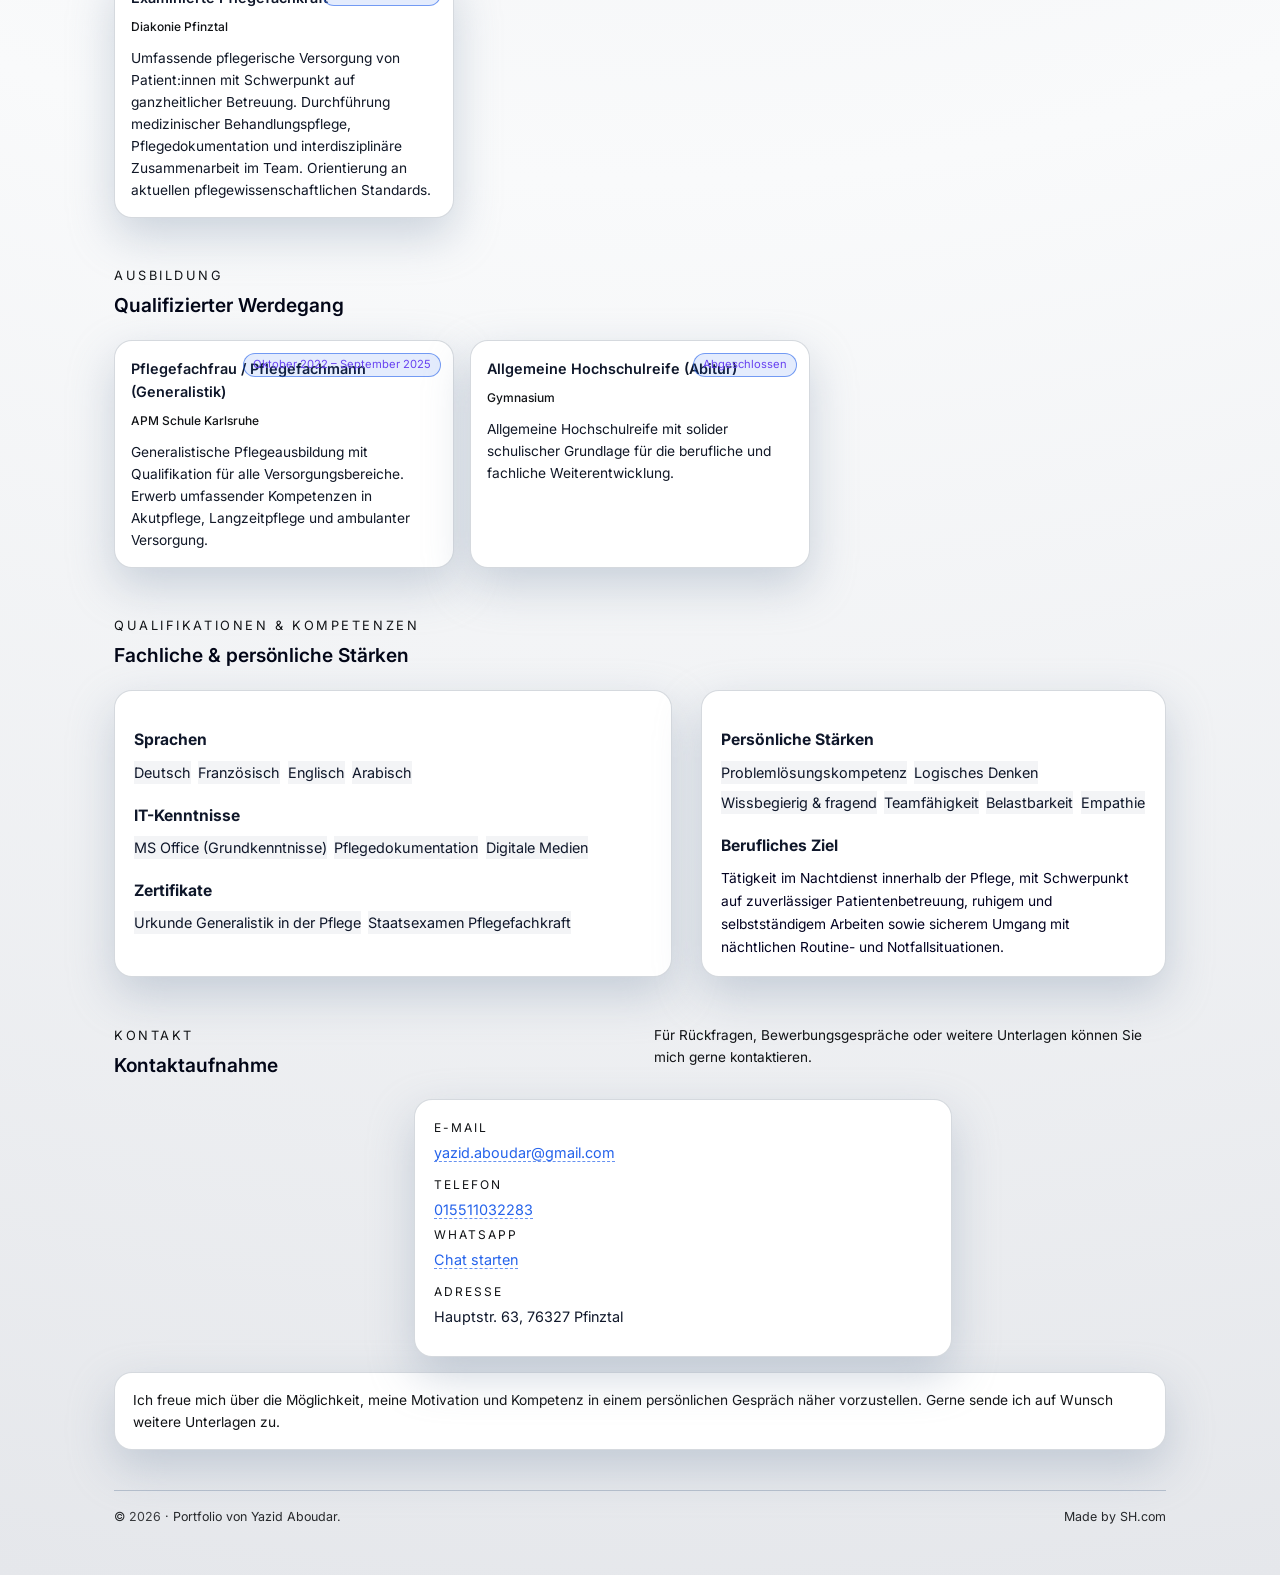
==== commit 259b5c33: "change8" ====
--- a/index.html
+++ b/index.html
@@ -193,19 +193,19 @@
         <div class="about-meta">
           <div>
             <div class="meta-item-label">Name</div>
-            <div class="meta-item-value"><strong style="color: #02005c;font-size: 1.1rem;">Yazid Aboudar</strong></div>
+            <div class="meta-item-value"><strong>Yazid Aboudar</strong></div>
           </div>
           <div>
             <div class="meta-item-label">Beruf</div>
-            <div class="meta-item-value"><strong style="color: #02005c;font-size: 1.1rem;">Examinierte Pflegefachkraft</strong></div>
+            <div class="meta-item-value"><strong >Examinierte Pflegefachkraft</strong></div>
           </div>
           <div>
             <div class="meta-item-label">Wohnort</div>
-            <div class="meta-item-value"><strong style="color: #02005c;font-size: 1.1rem;"> 76327 Pfinztal</strong></div>
+            <div class="meta-item-value"><strong> 76327 Pfinztal</strong></div>
           </div>
           <div>
             <div class="meta-item-label">Aktueller Arbeitgeber</div>
-            <div class="meta-item-value"><strong style="color: #02005c;font-size: 1.1rem;">Diakonie Pfinztal</strong></div>
+            <div class="meta-item-value"><strong>Diakonie Pfinztal</strong></div>
           </div>
         </div>
       </div>
--- a/style.css
+++ b/style.css
@@ -894,3 +894,7 @@
 .image_pro {
   cursor: pointer;
 }
+.body.light .meta-item-value strong {
+  color: #111827;
+  font-weight: 500;
+}
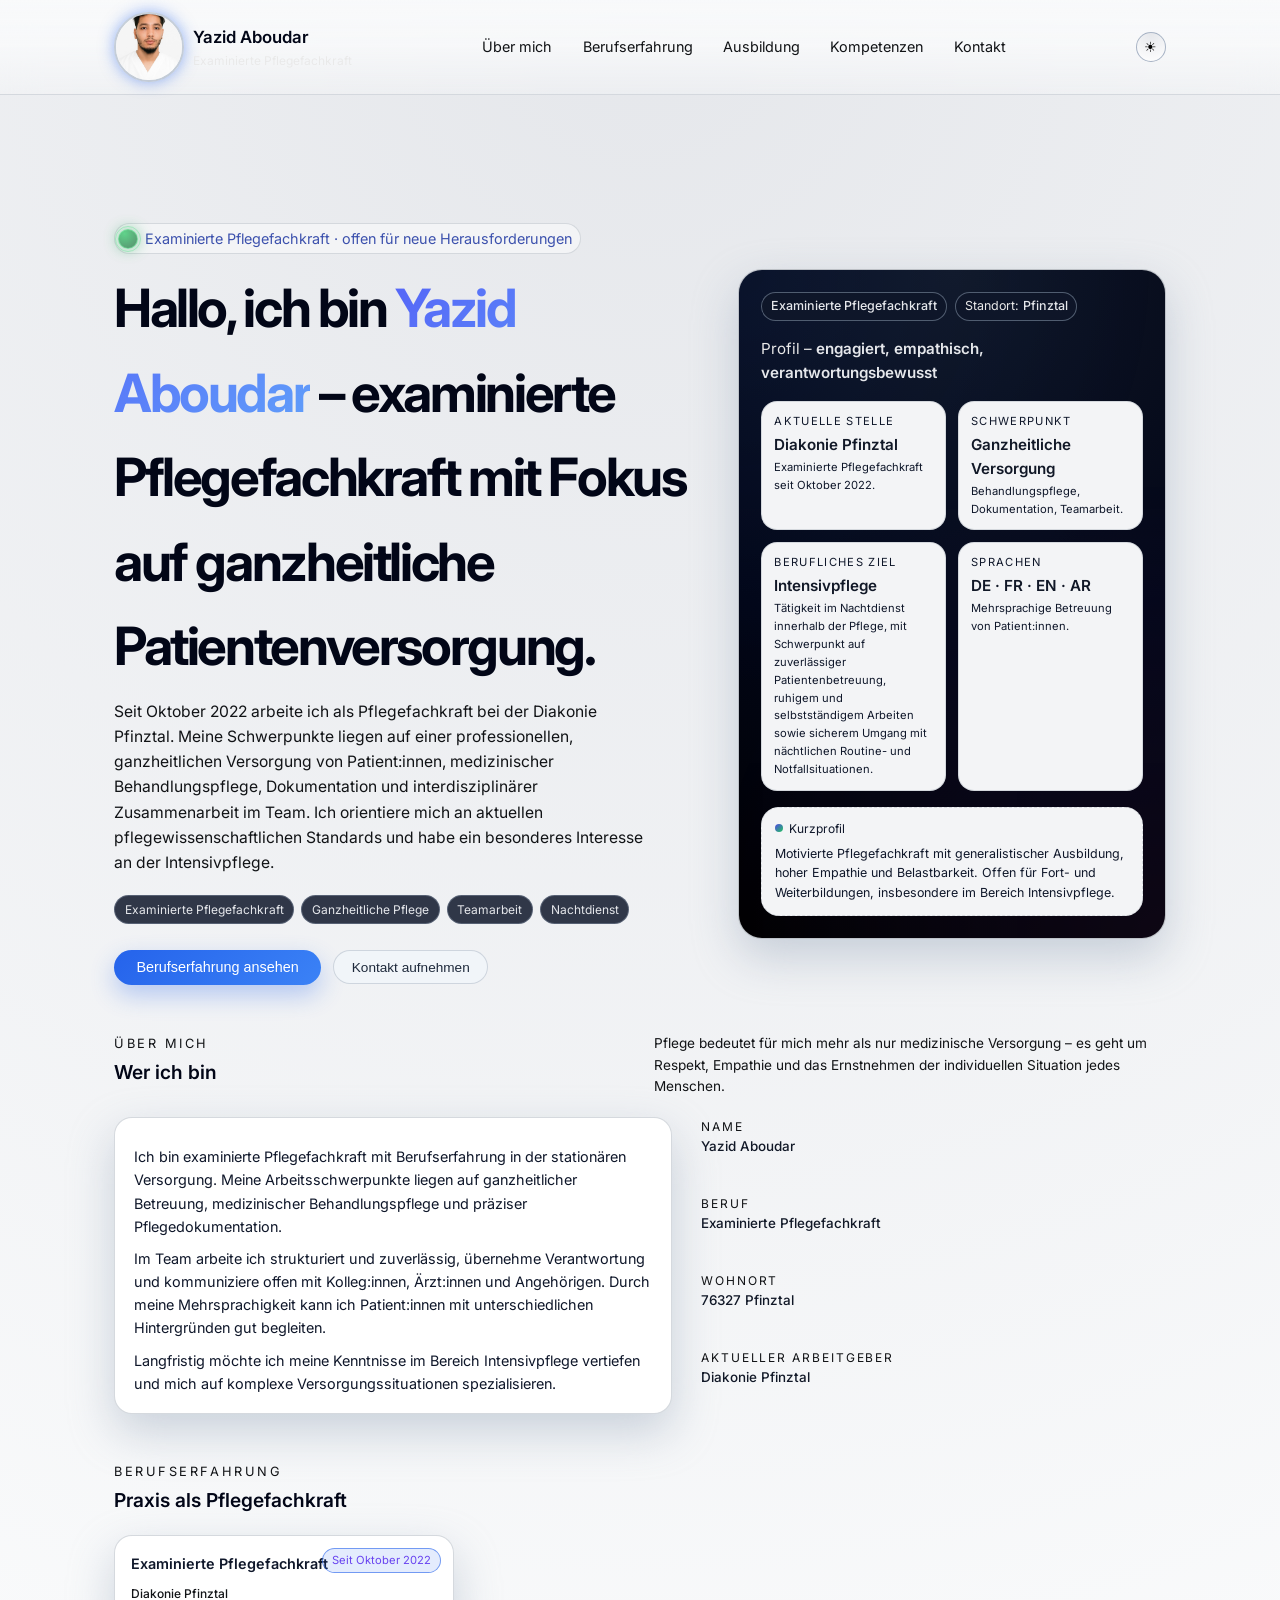
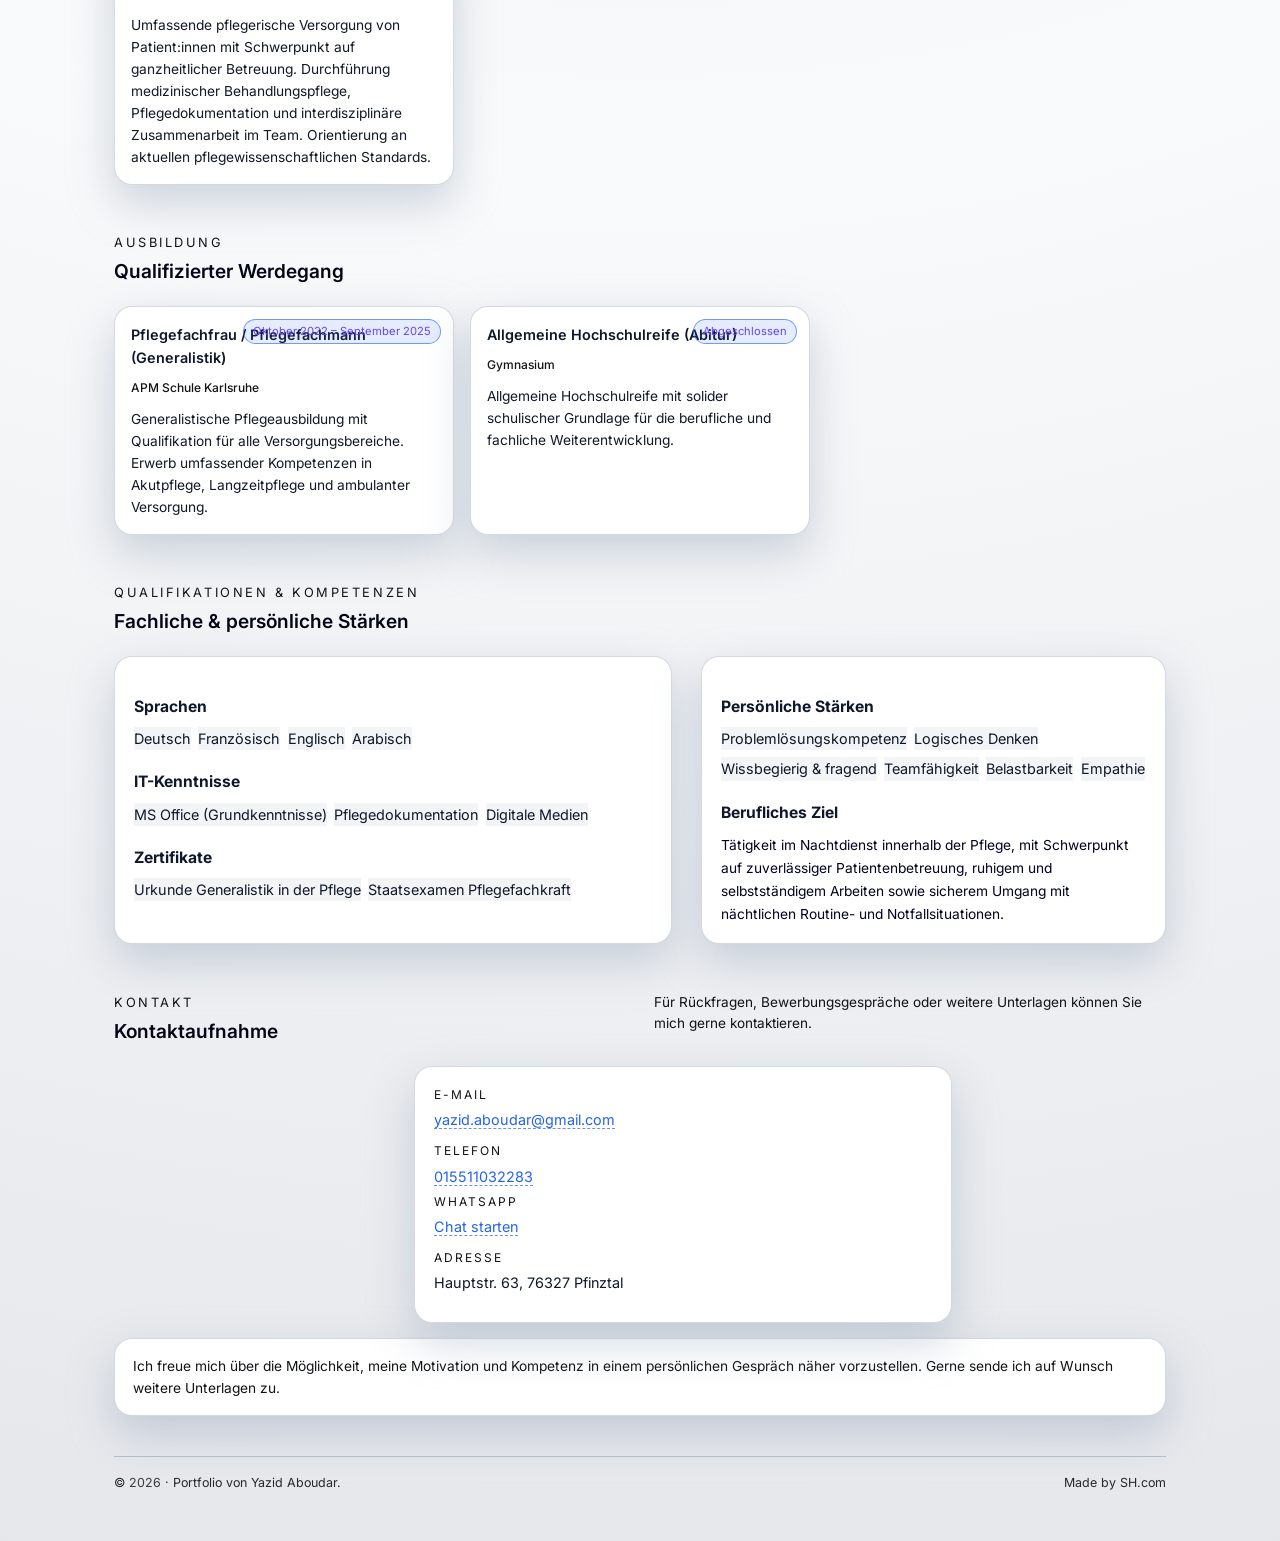
==== commit 960eedd8: "change11" ====
--- a/index.html
+++ b/index.html
@@ -58,7 +58,7 @@
       <div>
         <div class="hero-intro-pill">
           <span class="hero-intro-dot" style="background: radial-gradient(circle at 30% 20%, #22c55e, #166534); box-shadow: 0 0 15px rgba(22, 163, 74, 0.8); border: 1px solid rgba(74, 222, 128, 0.8); opacity: 0.7;"></span>
-          <p style="margin: 0;color: #02005c; ">Examinierte Pflegefachkraft · offen für neue Herausforderungen
+          <p class="last">Examinierte Pflegefachkraft · offen für neue Herausforderungen
         </div>
 
         <h1 class="hero-title">
@@ -79,7 +79,7 @@
           <span class="hero-tag">Examinierte Pflegefachkraft</span>
           <span class="hero-tag">Ganzheitliche Pflege</span>
           <span class="hero-tag">Teamarbeit</span>
-          <span class="hero-tag">Intensivpflege (Interesse)</span>
+          <span class="hero-tag"> Nachtdienst</span>
         </div>
 
         <div class="hero-actions">
--- a/style.css
+++ b/style.css
@@ -195,6 +195,12 @@
   font-size: 0.78rem;
   color: var(--muted);
   margin-bottom: 0.75rem;
+}
+
+.last {
+  font-size: 0.9rem;
+  color: #d6d9e7;
+  opacity: 1;
 }
 
 .hero-intro-dot {
@@ -768,7 +774,7 @@
   color: #111316;
 }
 
-body.light .meta-item-value,
+body.light .meta-item-value strong,
 body.light .project-desc,
 body.light .lang-name,
 body.light .hero-stat-value {
@@ -894,7 +900,11 @@
 .image_pro {
   cursor: pointer;
 }
-.body.light .meta-item-value strong {
+body.light .meta-item-value strong {
   color: #111827;
   font-weight: 500;
+}
+
+body.light .last  {
+  color: #3c51ad;
 }
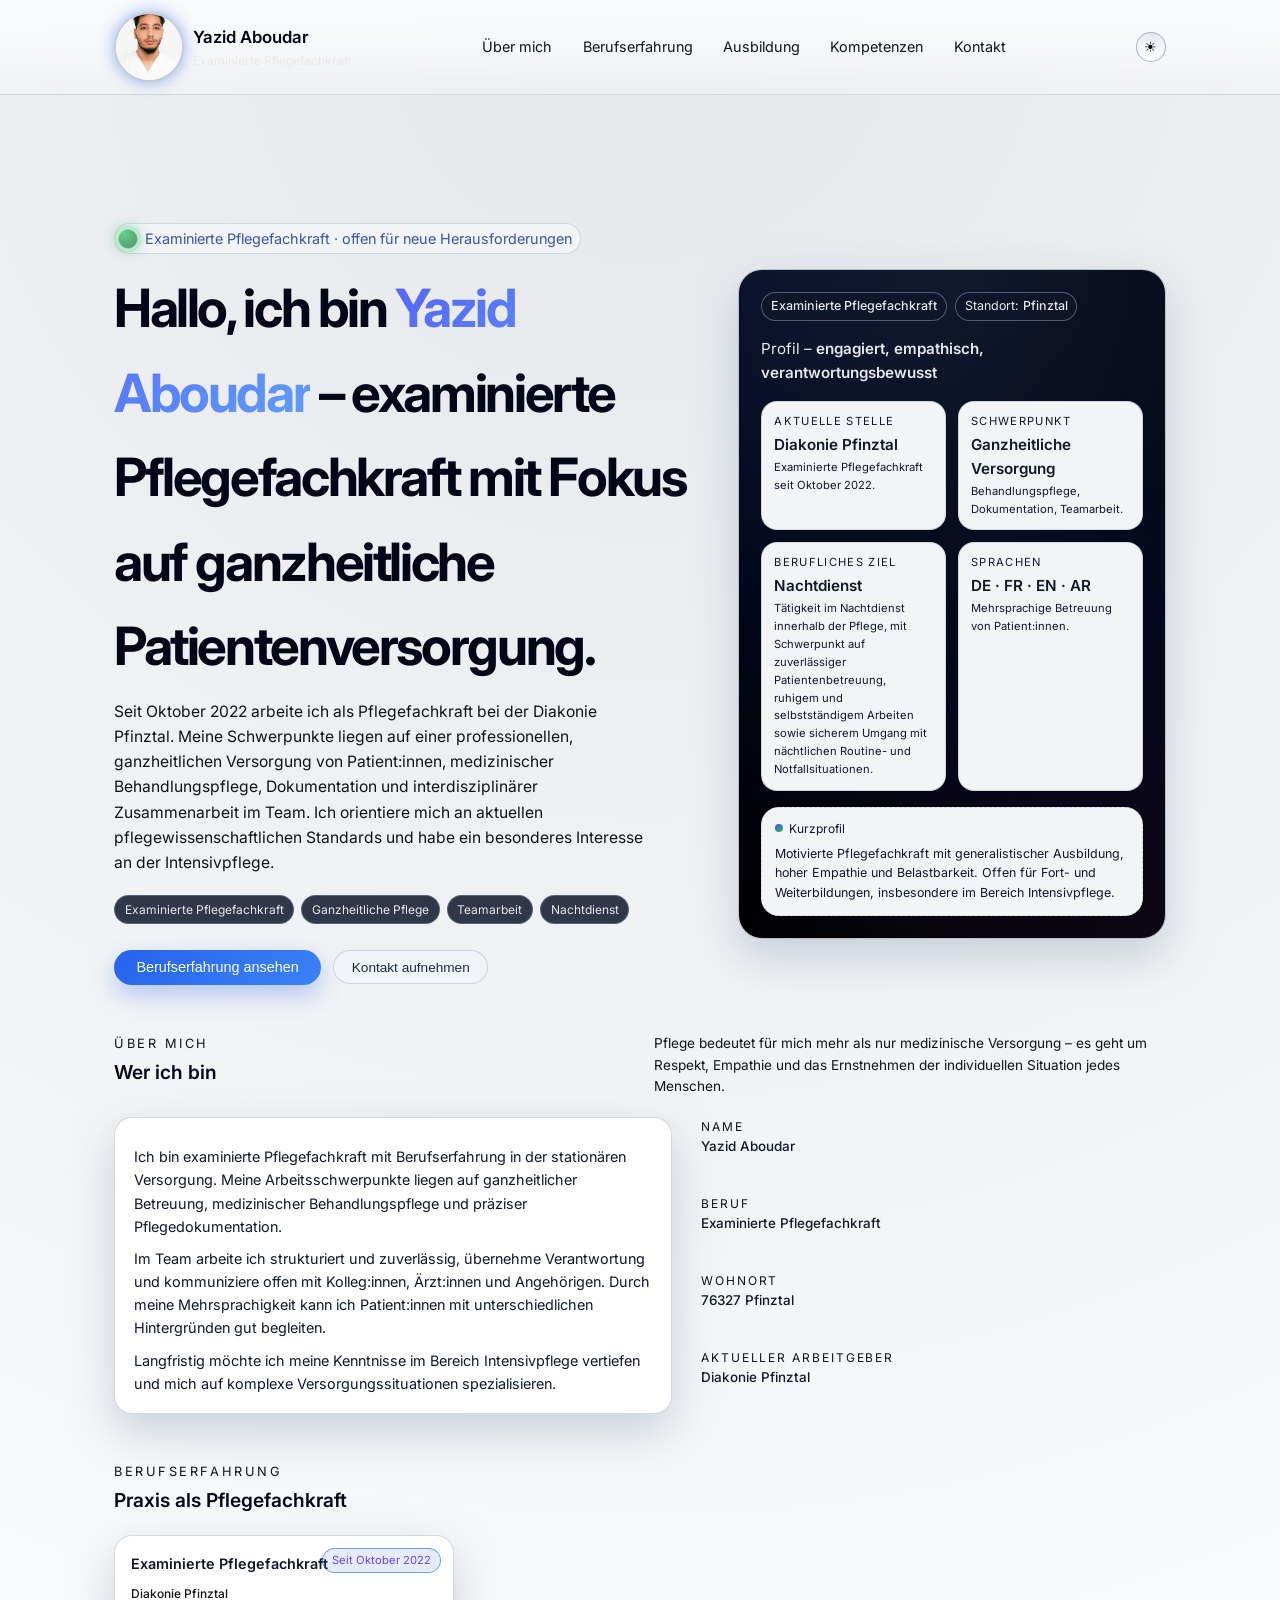
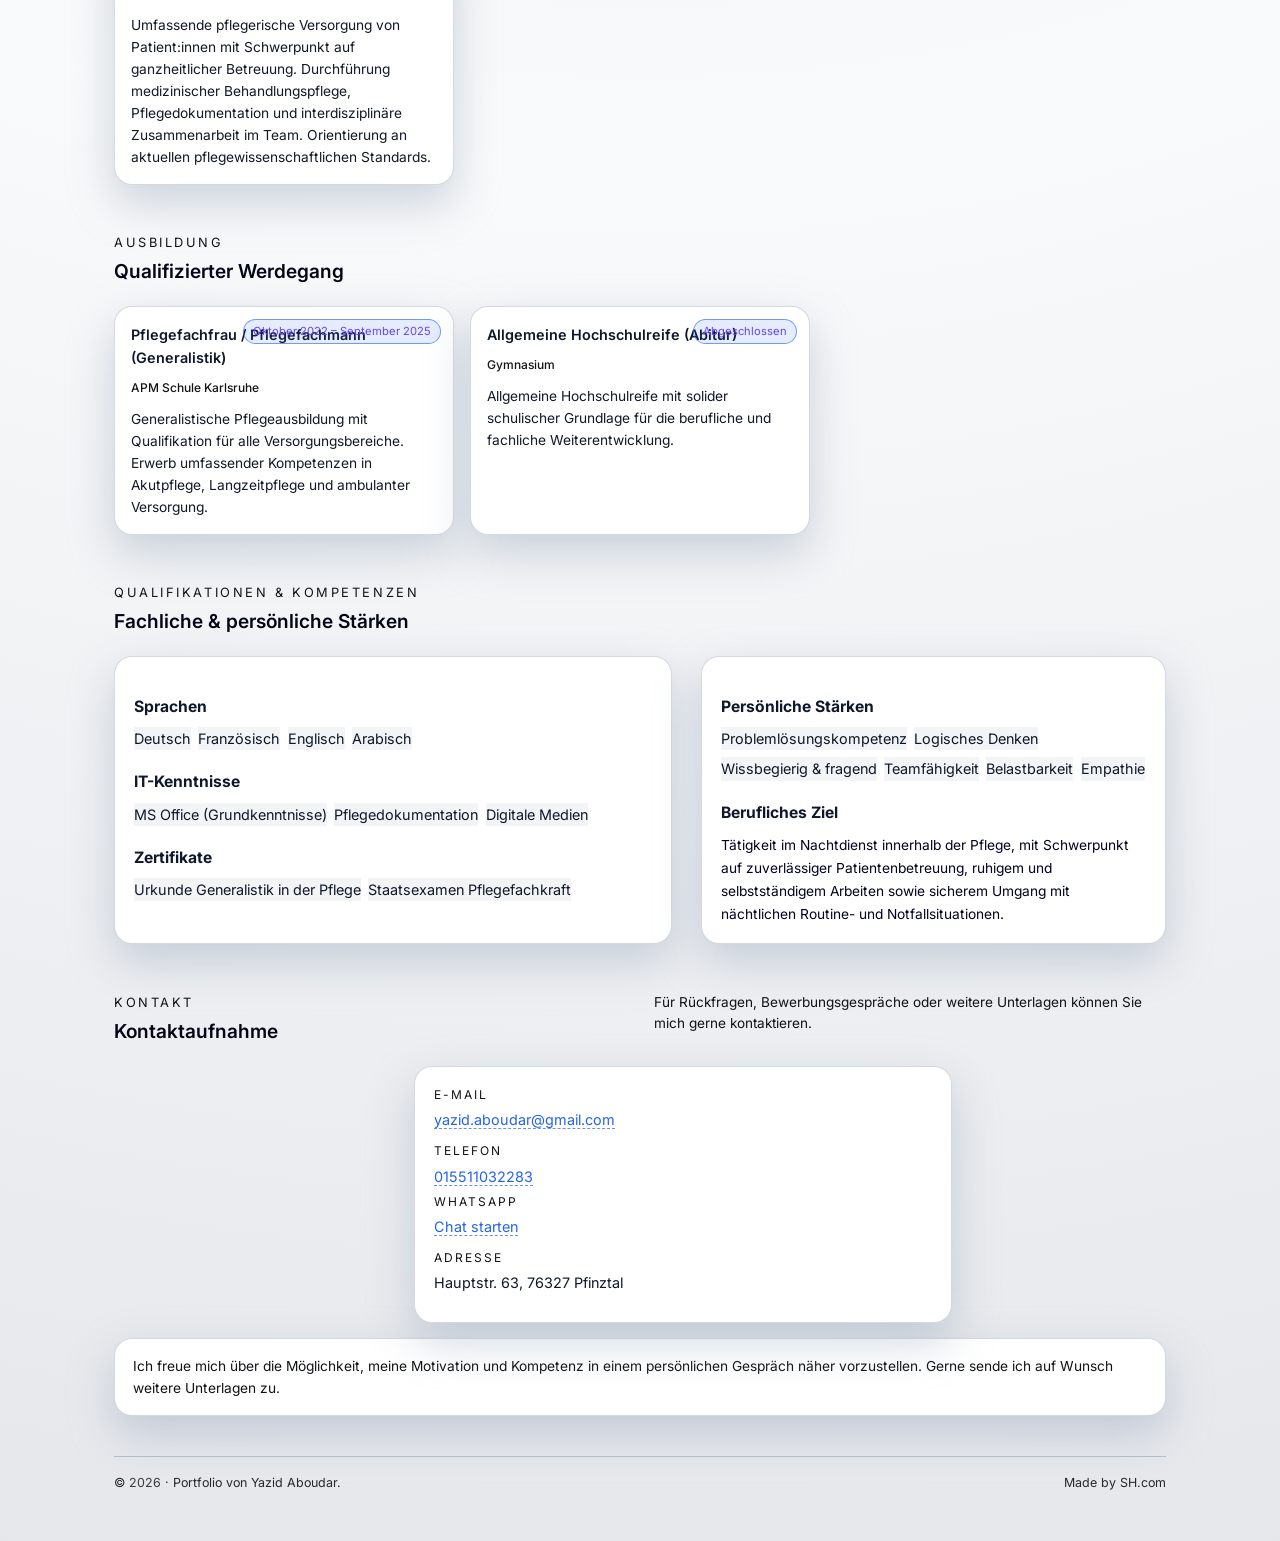
==== commit 3469480f: "change f" ====
--- a/index.html
+++ b/index.html
@@ -128,7 +128,7 @@
 
             <div class="hero-stat">
               <div class="hero-stat-label">Berufliches Ziel</div>
-              <div class="hero-stat-value">Intensivpflege</div>
+              <div class="hero-stat-value">Nachtdienst</div>
               <div class="hero-stat-sub">
                Tätigkeit im Nachtdienst innerhalb der Pflege, mit Schwerpunkt auf zuverlässiger Patientenbetreuung, ruhigem und selbstständigem Arbeiten sowie sicherem Umgang mit nächtlichen Routine- und Notfallsituationen.
               </div>
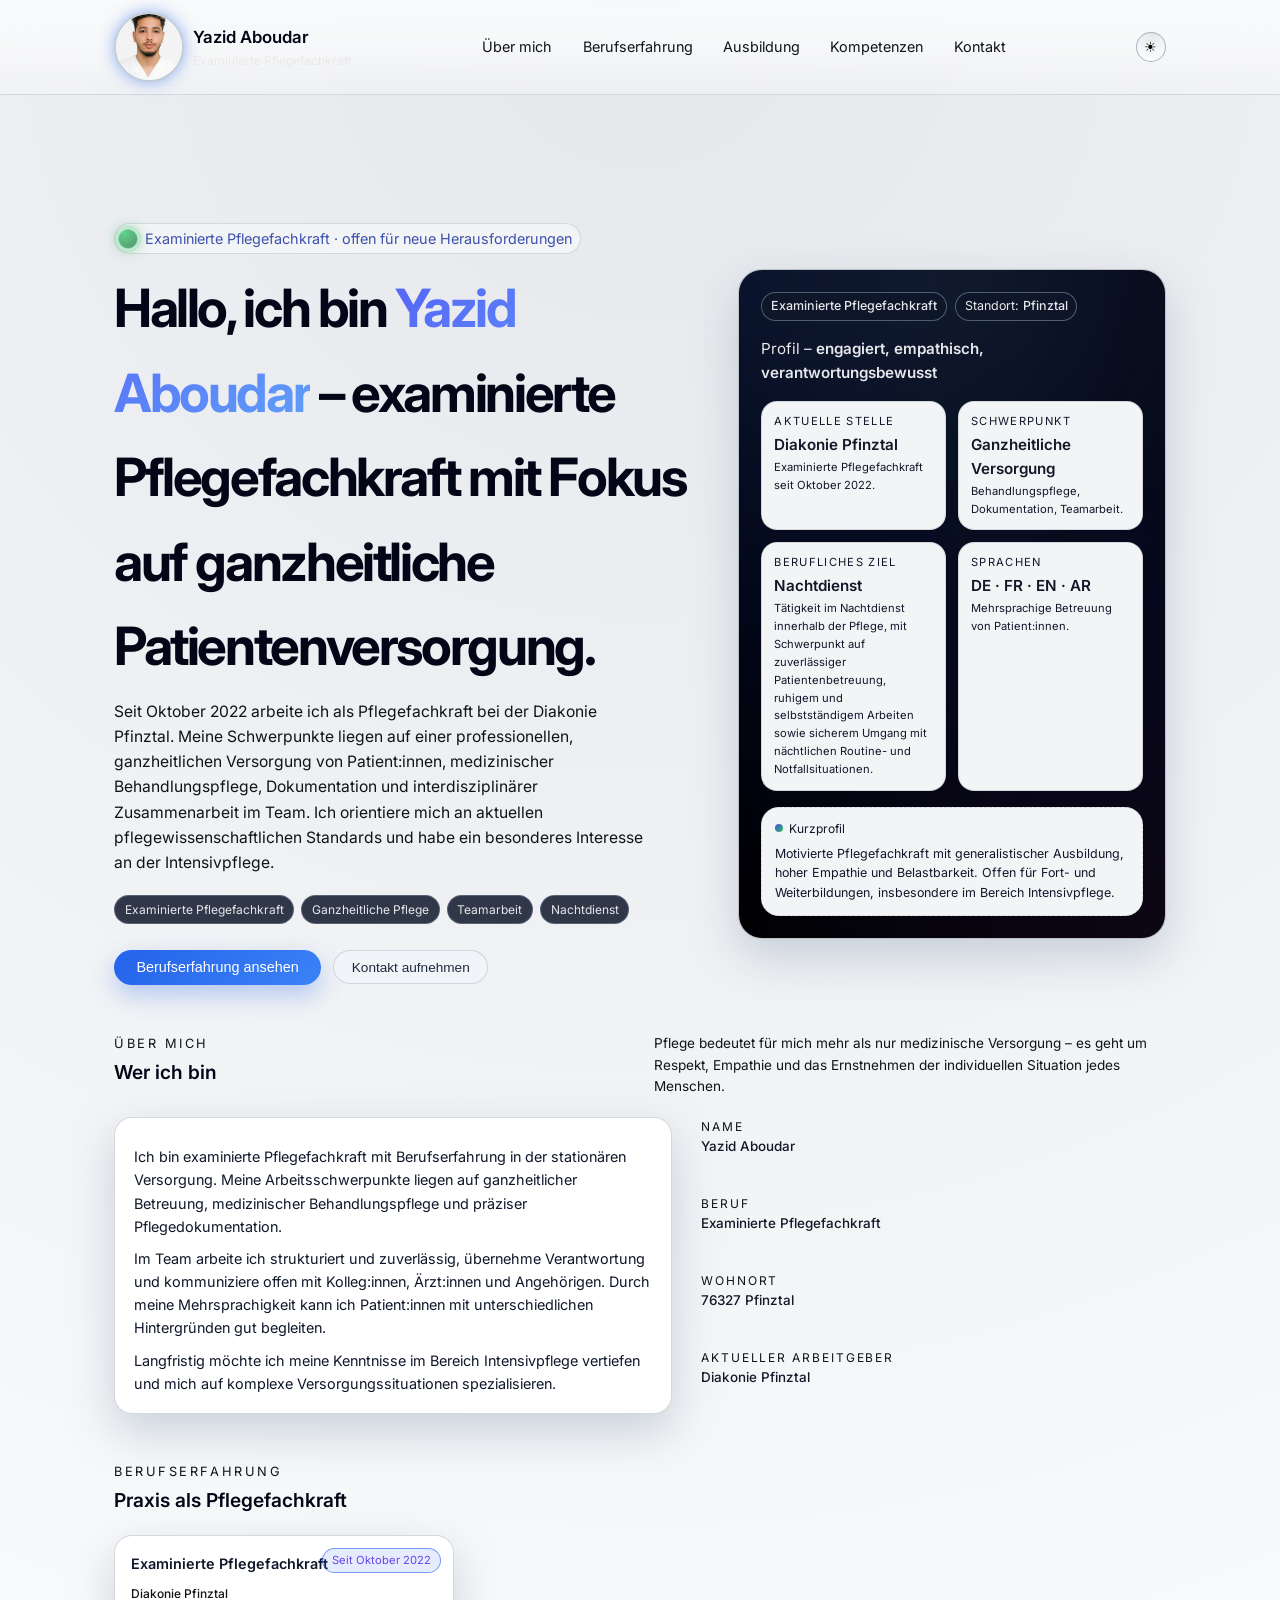
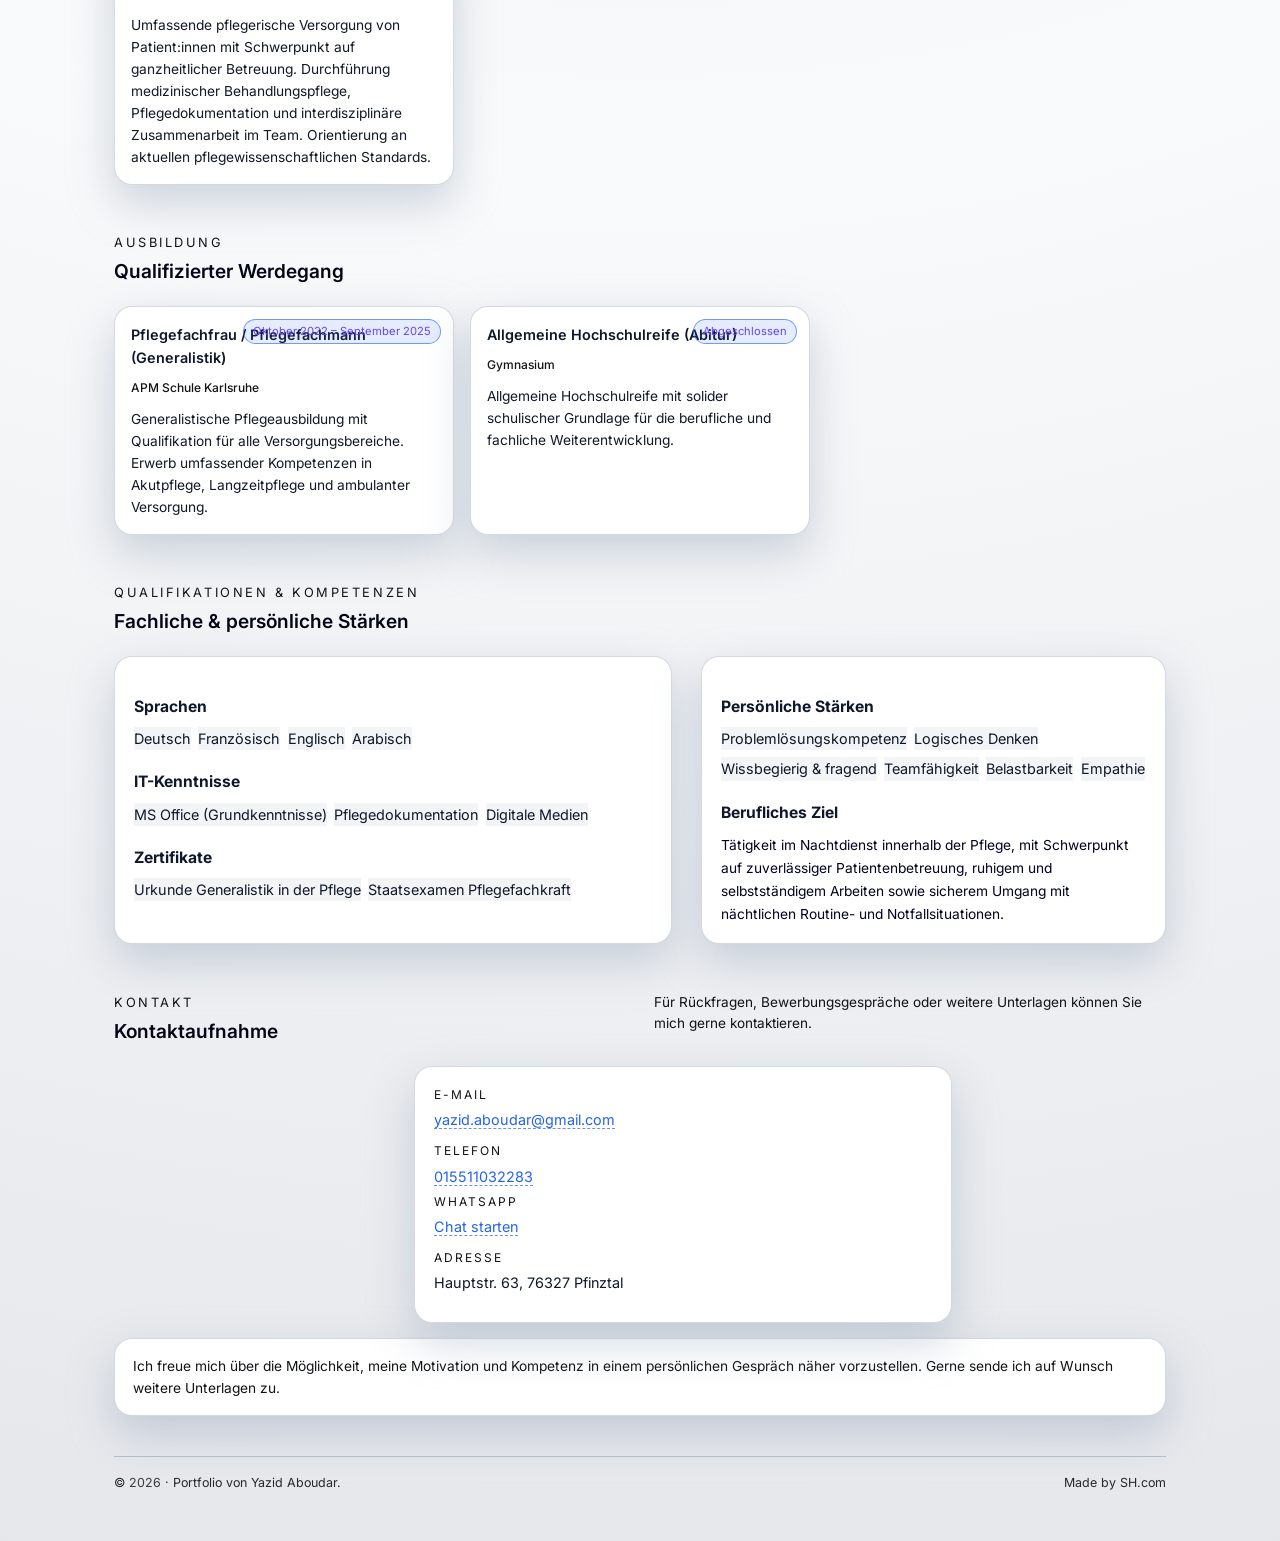
==== commit d7d8d20a: "change111" ====
--- a/index.html
+++ b/index.html
@@ -31,7 +31,7 @@
     <nav class="nav">
       <div class="logo">
         <!-- بدل src بصورة Yazid -->
-        <img src="./img/profile.jpg" class="logo-img " alt="Yazid Aboudar" id="image_pro" >
+        <img src="./img/profile.jpeg" class="logo-img " alt="Yazid Aboudar" id="image_pro" >
         <div>
           <div class="logo-text-main">Yazid Aboudar</div>
           <div class="logo-text-sub">Examinierte Pflegefachkraft</div>
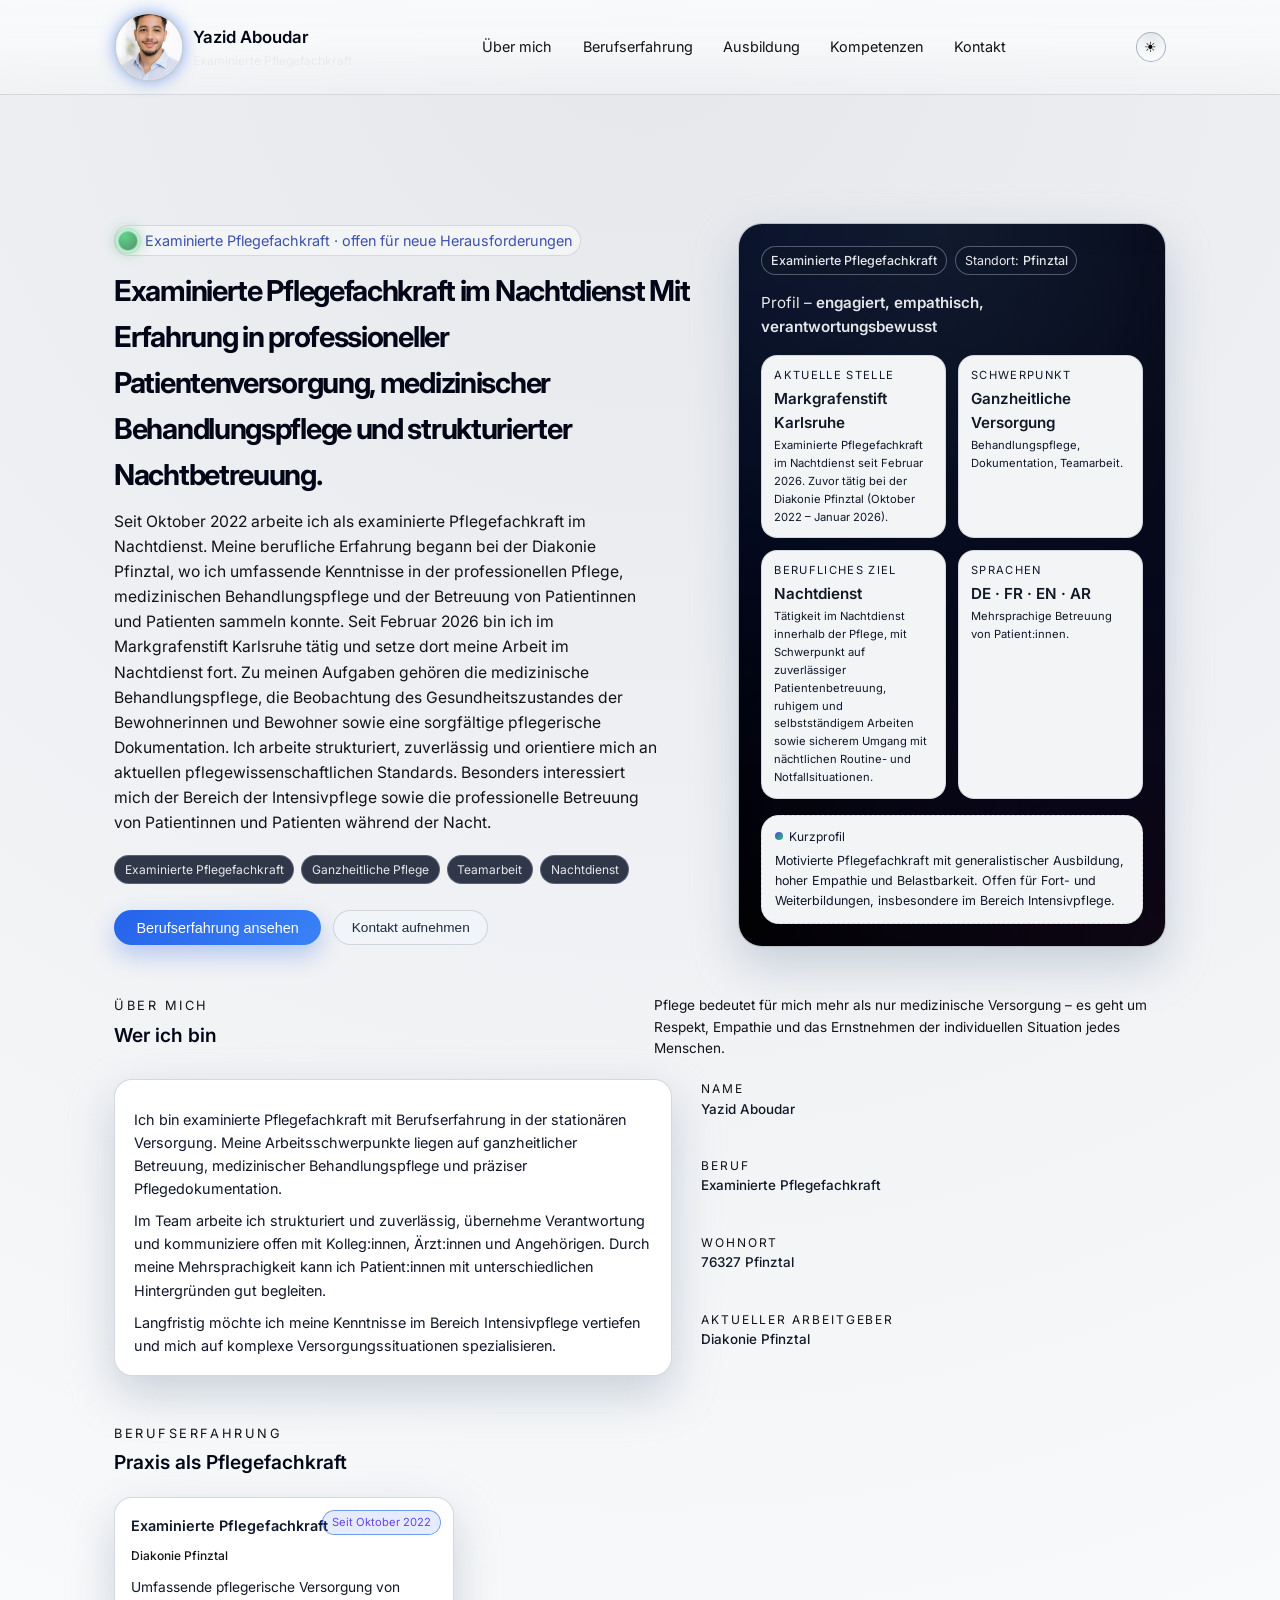
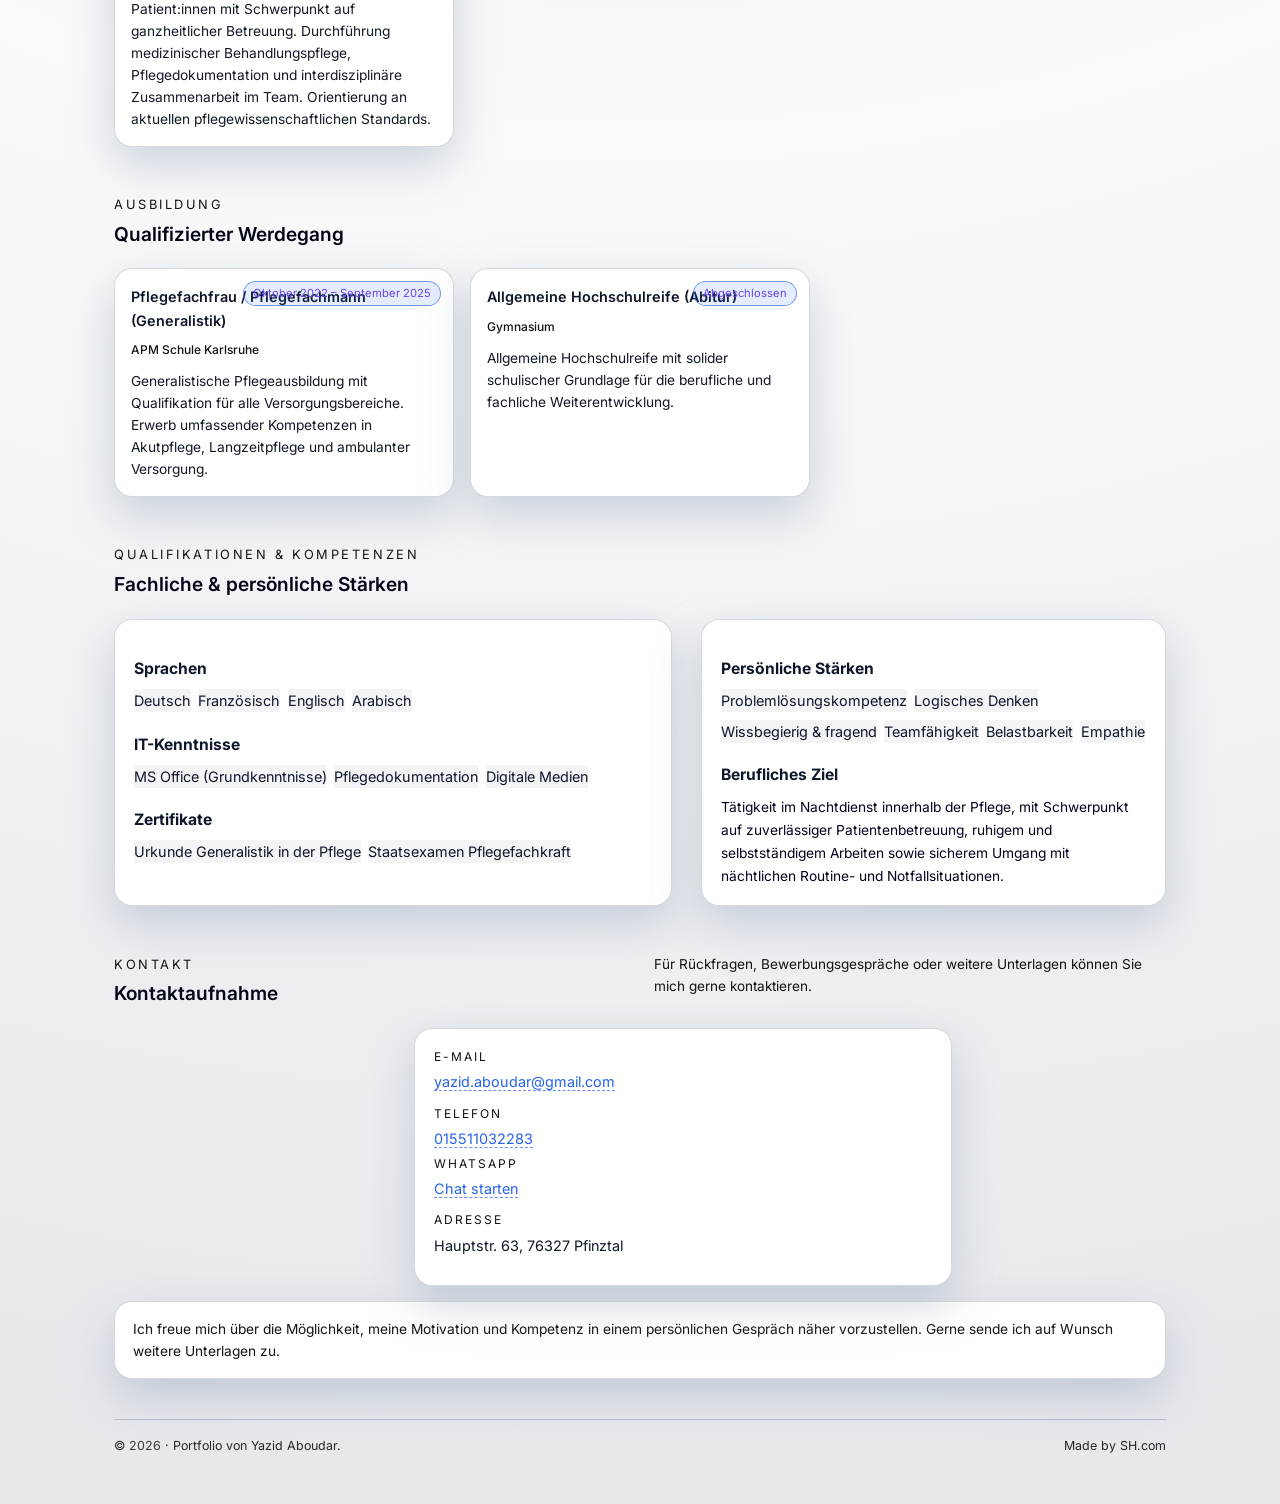
==== commit bfde5296: "changeFF" ====
--- a/index.html
+++ b/index.html
@@ -62,17 +62,16 @@
         </div>
 
         <h1 class="hero-title">
-          Hallo, ich bin <span>Yazid Aboudar</span> –
-          examinierte Pflegefachkraft mit Fokus auf ganzheitliche Patientenversorgung.
+         Examinierte Pflegefachkraft im Nachtdienst
+Mit Erfahrung in professioneller Patientenversorgung, medizinischer Behandlungspflege und strukturierter Nachtbetreuung.
         </h1>
 
         <p class="hero-subtitle">
-          Seit Oktober 2022 arbeite ich als Pflegefachkraft bei der Diakonie Pfinztal.
-          Meine Schwerpunkte liegen auf einer professionellen, ganzheitlichen Versorgung
-          von Patient:innen, medizinischer Behandlungspflege, Dokumentation und
-          interdisziplinärer Zusammenarbeit im Team. Ich orientiere mich an aktuellen
-          pflegewissenschaftlichen Standards und habe ein besonderes Interesse an der
-          Intensivpflege.
+         Seit Oktober 2022 arbeite ich als examinierte Pflegefachkraft im Nachtdienst. Meine berufliche Erfahrung begann bei der Diakonie Pfinztal, wo ich umfassende Kenntnisse in der professionellen Pflege, medizinischen Behandlungspflege und der Betreuung von Patientinnen und Patienten sammeln konnte.
+
+Seit Februar 2026 bin ich im Markgrafenstift Karlsruhe tätig und setze dort meine Arbeit im Nachtdienst fort. Zu meinen Aufgaben gehören die medizinische Behandlungspflege, die Beobachtung des Gesundheitszustandes der Bewohnerinnen und Bewohner sowie eine sorgfältige pflegerische Dokumentation.
+
+Ich arbeite strukturiert, zuverlässig und orientiere mich an aktuellen pflegewissenschaftlichen Standards. Besonders interessiert mich der Bereich der Intensivpflege sowie die professionelle Betreuung von Patientinnen und Patienten während der Nacht.
         </p>
 
         <div class="hero-tags">
@@ -112,9 +111,10 @@
           <div class="hero-stat-grid">
             <div class="hero-stat">
               <div class="hero-stat-label">Aktuelle Stelle</div>
-              <div class="hero-stat-value">Diakonie Pfinztal</div>
+              <div class="hero-stat-value">Markgrafenstift Karlsruhe</div>
               <div class="hero-stat-sub">
-                Examinierte Pflegefachkraft seit Oktober 2022.
+                Examinierte Pflegefachkraft im Nachtdienst seit Februar 2026.
+                Zuvor tätig bei der Diakonie Pfinztal (Oktober 2022 – Januar 2026).
               </div>
             </div>
 
--- a/style.css
+++ b/style.css
@@ -222,7 +222,8 @@
 }
 
 .hero-title {
-  font-size: clamp(2.2rem, 3.1vw + 1.5rem, 3.3rem);
+  font-size: 1.8rem;
+  font-weight: 700;
   letter-spacing: -0.045em;
   margin-bottom: 0.65rem;
 }
